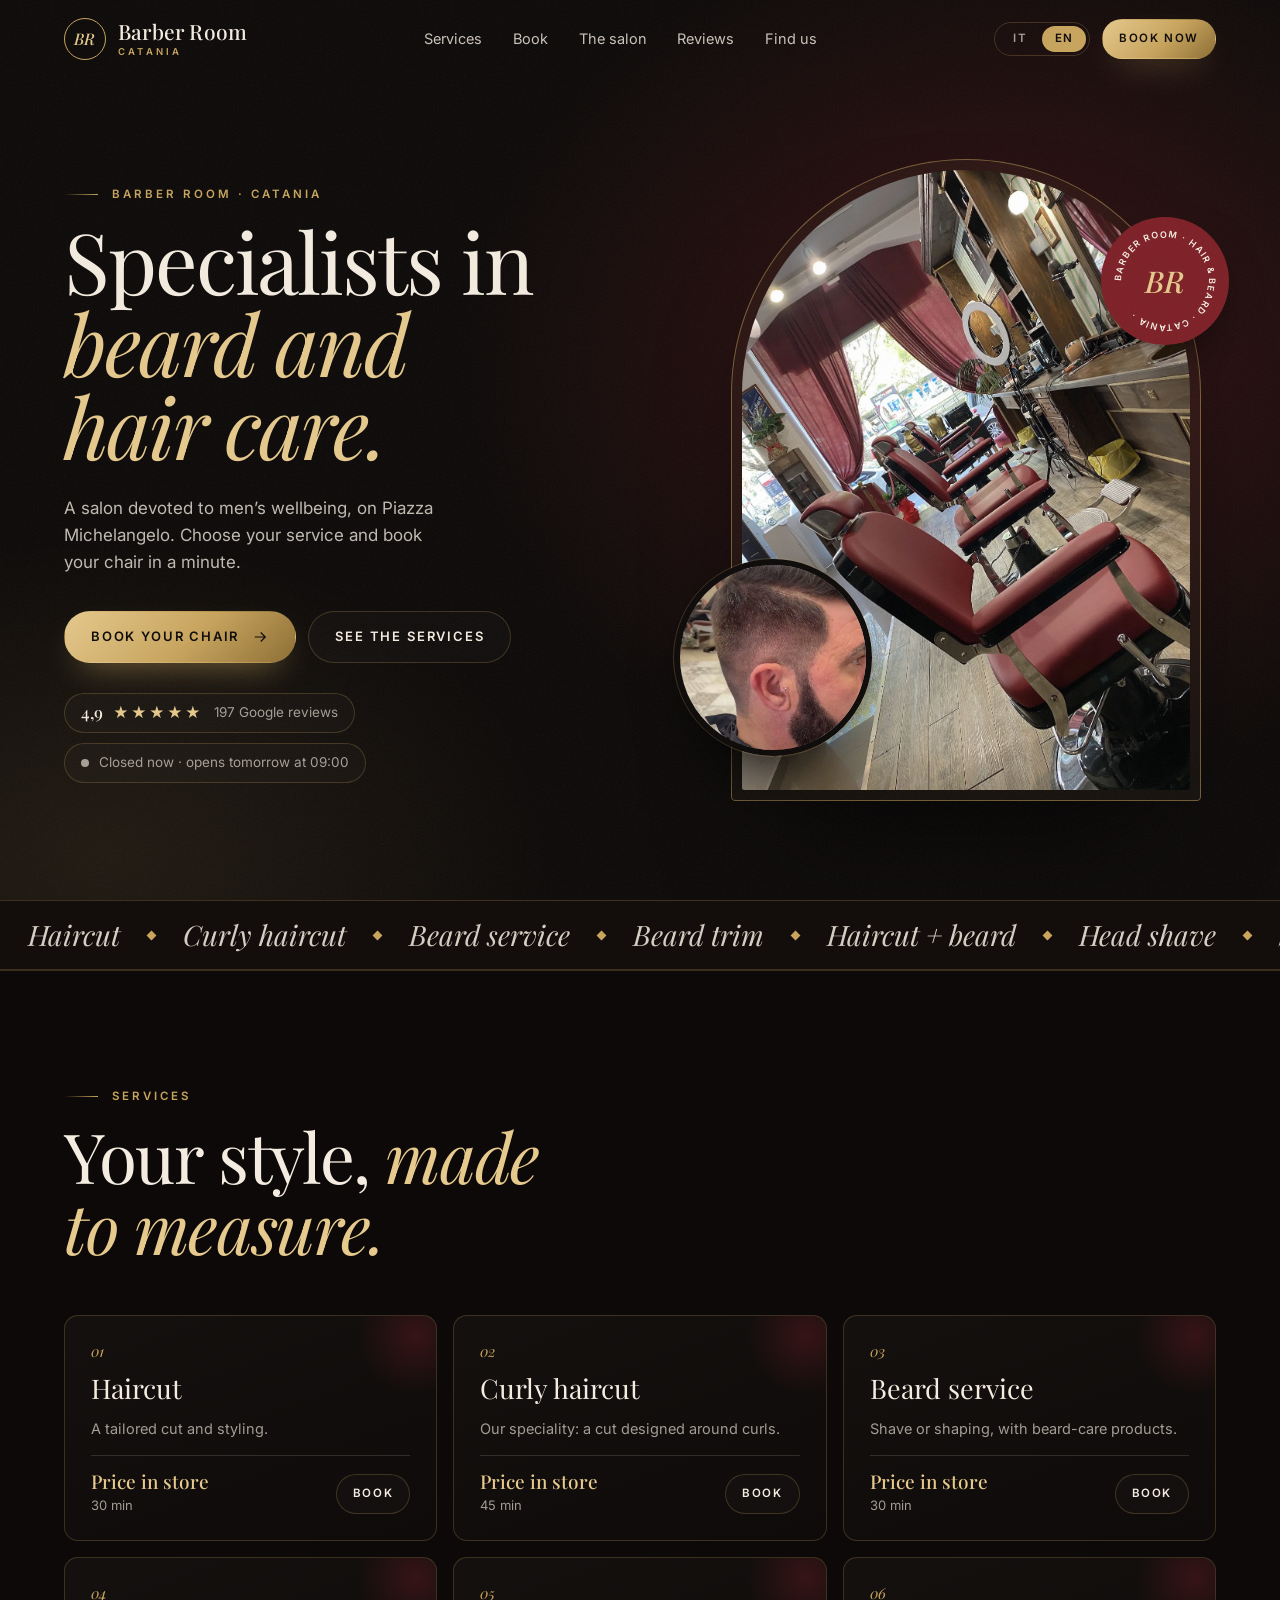
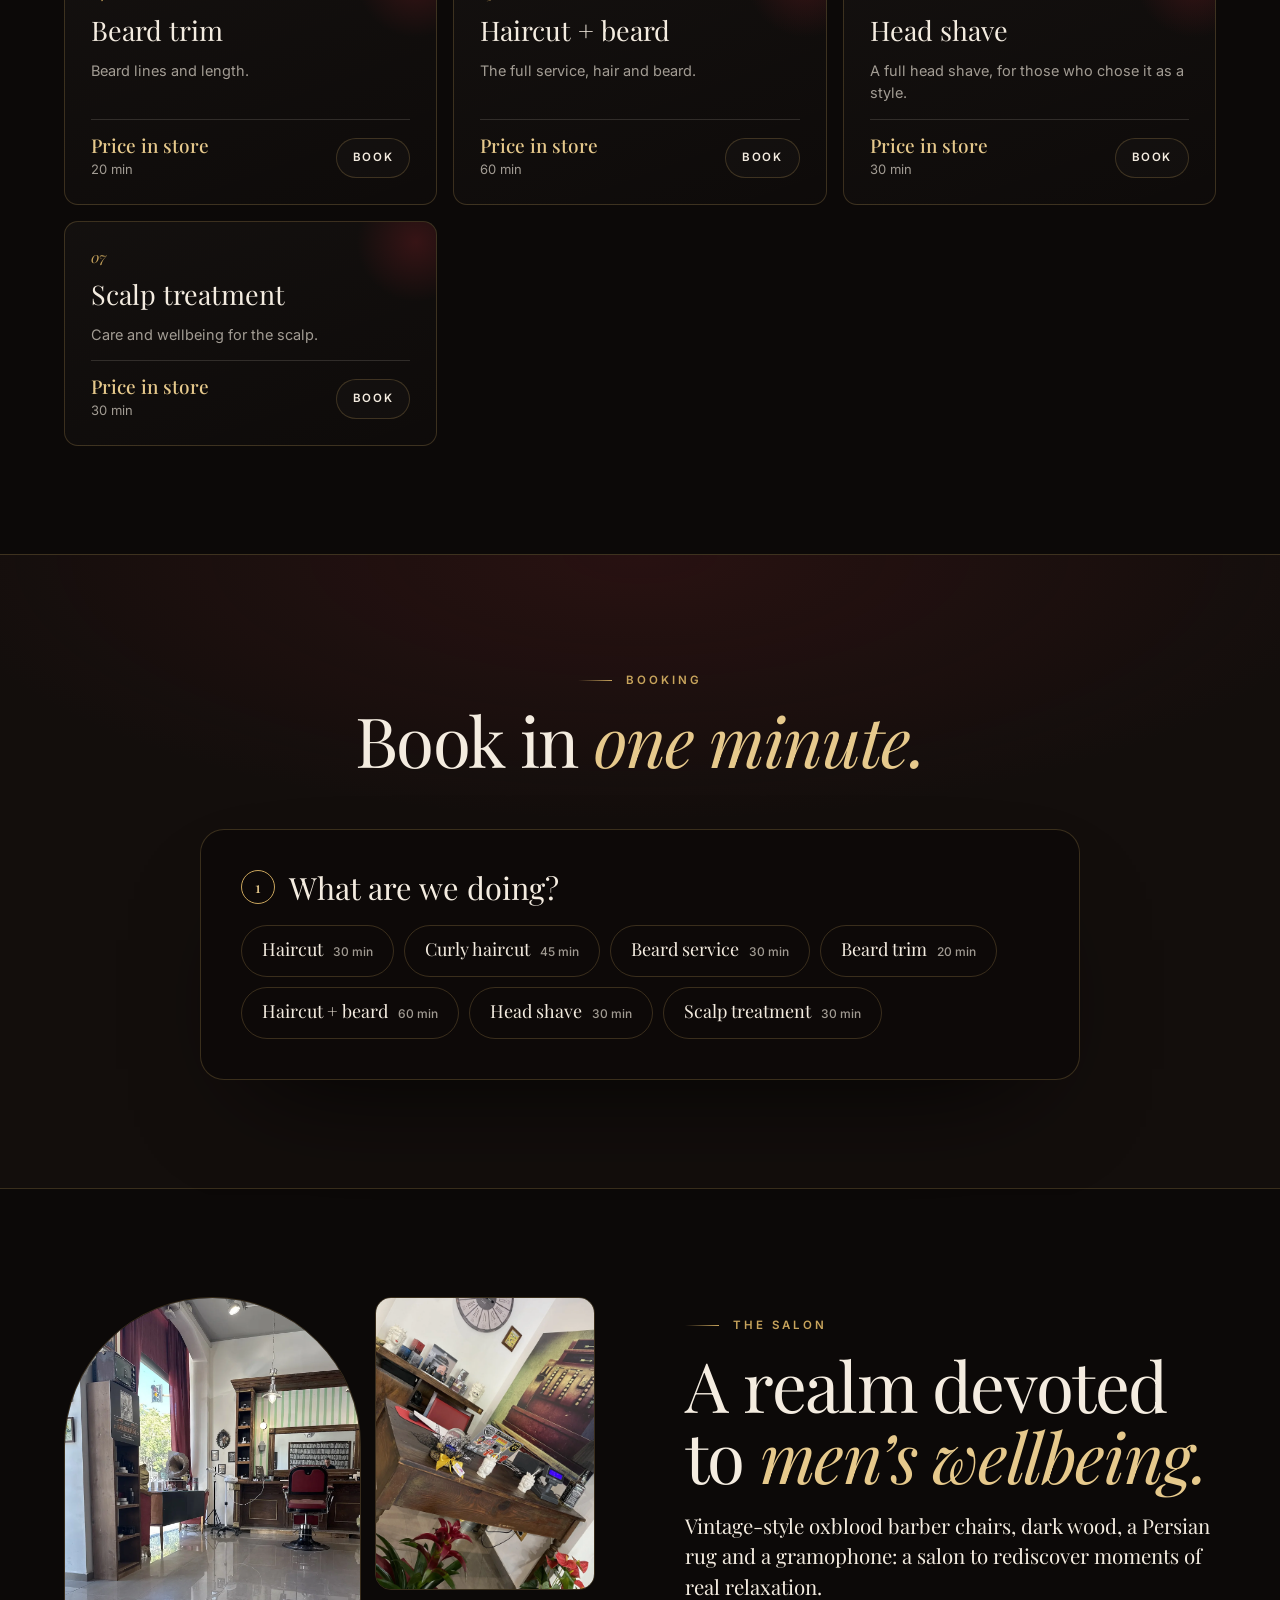
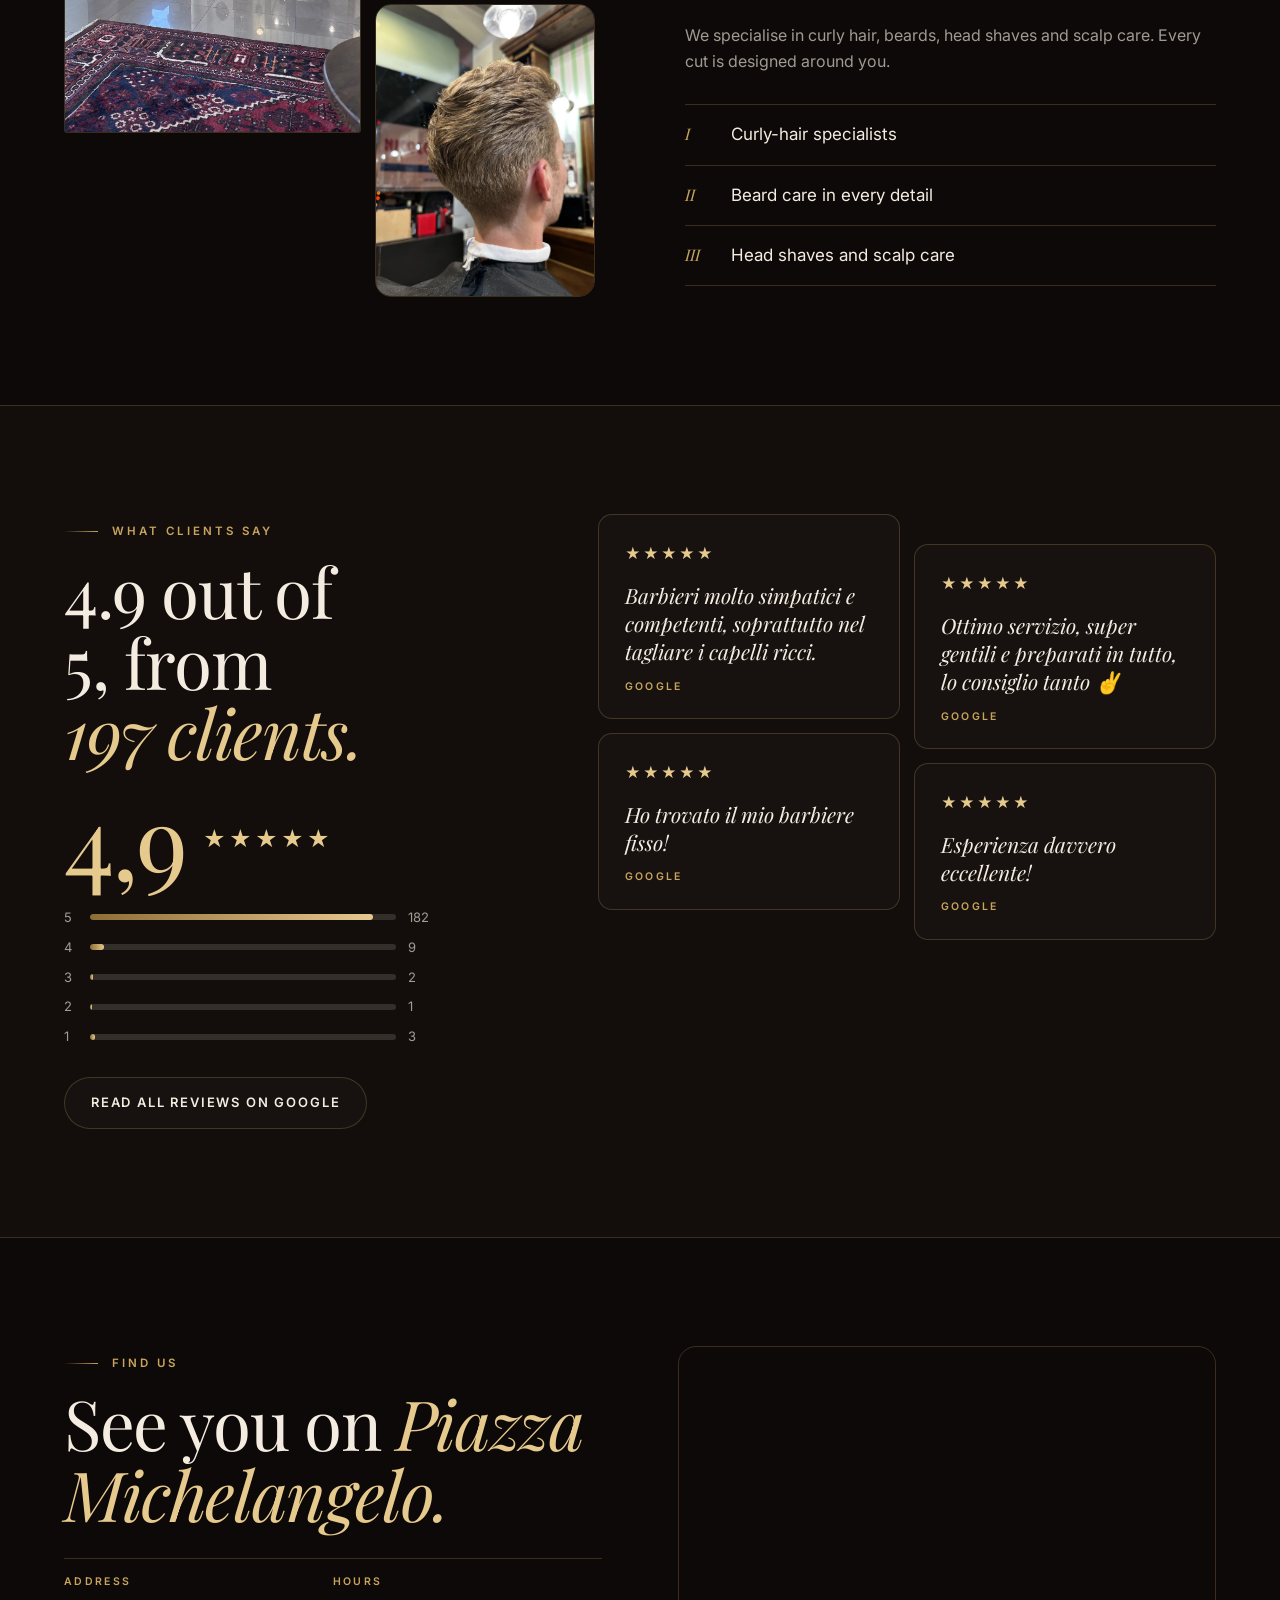
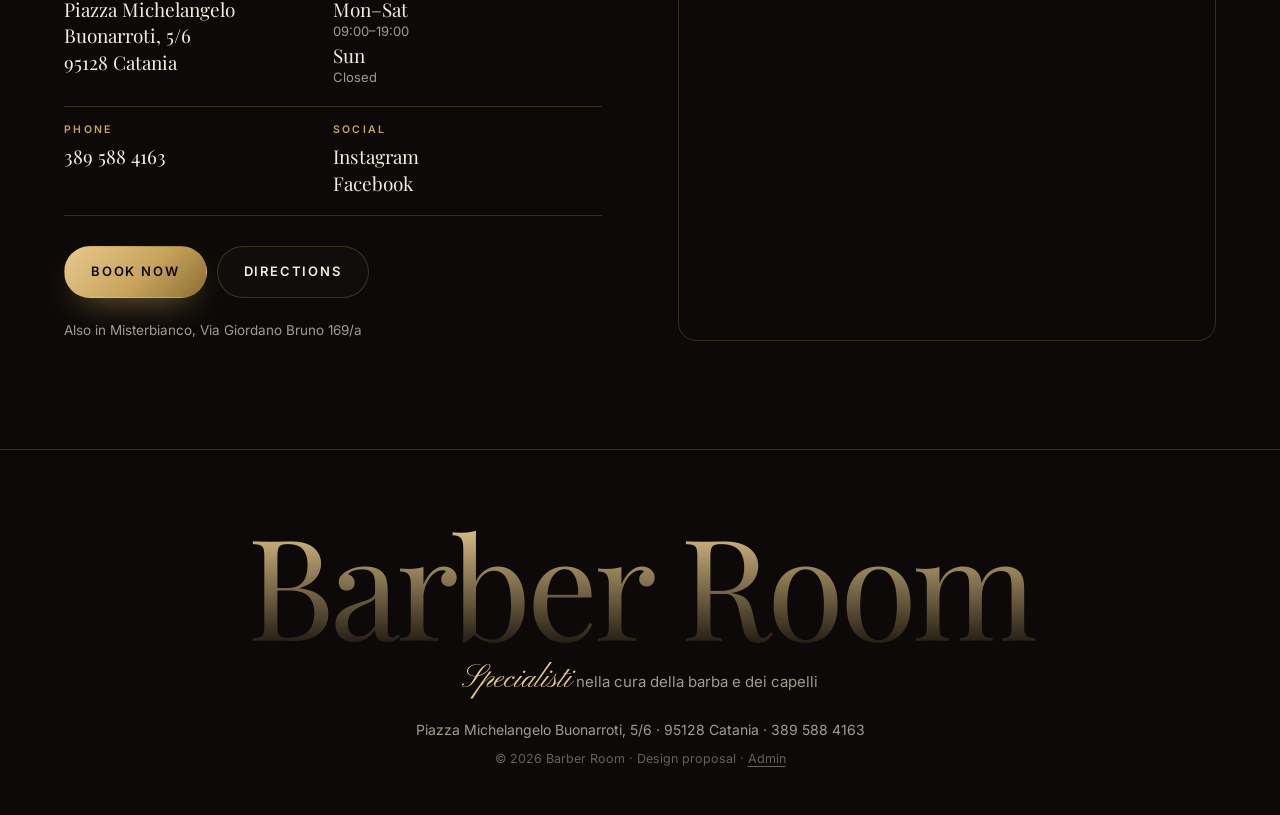
==== index.html @ 41dbc879 "Add Barber Room Catania booking site and admin panel One-screen booking (service, time, name and pho" ====
<!doctype html>
<html lang="it">
<head>
<meta charset="utf-8">
<meta name="viewport" content="width=device-width, initial-scale=1, viewport-fit=cover">
<meta name="format-detection" content="telephone=no">
<title>Barber Room Catania — Barbiere a Piazza Michelangelo | Prenota online</title>
<meta name="description" content="Barber Room Catania: specialisti nella cura della barba e dei capelli, esperti del capello riccio. Piazza Michelangelo Buonarroti 5/6. Prenota il tuo appuntamento online in un minuto.">
<!-- Design proposal: kept out of search engines until the owner approves it. -->
<meta name="robots" content="noindex">
<meta name="theme-color" content="#0c0908">
<meta property="og:type" content="website">
<meta property="og:title" content="Barber Room Catania — Prenota online">
<meta property="og:description" content="Specialisti nella cura della barba e dei capelli. Prenota il tuo posto in un minuto.">
<meta property="og:image" content="assets/img/og.jpg">
<link rel="icon" href="assets/img/favicon.svg" type="image/svg+xml">
<link rel="preconnect" href="https://fonts.googleapis.com">
<link rel="preconnect" href="https://fonts.gstatic.com" crossorigin>
<link href="https://fonts.googleapis.com/css2?family=Inter:wght@400;500;600&family=Pinyon+Script&family=Playfair+Display:ital,wght@0,400;0,500;1,400;1,500&display=swap" rel="stylesheet">
<link rel="preload" as="image" href="assets/img/poltrone.webp">
<link rel="stylesheet" href="assets/css/base.css">
<link rel="stylesheet" href="assets/css/site.css">
</head>
<body>
<div class="grain" aria-hidden="true"></div>

<header class="nav" id="nav">
  <a class="brand" href="#top" aria-label="Barber Room">
    <span class="brand__mark">BR</span>
    <span class="brand__name">Barber Room<small>Catania</small></span>
  </a>
  <nav class="nav__links" id="navLinks">
    <a href="#servizi" data-t="nav_services">Servizi</a>
    <a href="#prenota" data-t="nav_book">Prenota</a>
    <a href="#salone" data-t="nav_salon">Il salone</a>
    <a href="#recensioni" data-t="nav_reviews">Recensioni</a>
    <a href="#dove" data-t="nav_where">Dove siamo</a>
  </nav>
  <div class="nav__side">
    <div class="lang" role="group" aria-label="Lingua / Language"><button type="button" data-lang="it">IT</button><button type="button" data-lang="en">EN</button></div>
    <a class="btn btn--gold btn--sm nav__cta" href="#prenota" data-t="nav_cta">Prenota ora</a>
    <button class="burger" id="burger" type="button" aria-label="Menu" aria-expanded="false"><span></span><span></span></button>
  </div>
</header>

<main id="top">

  <!-- ============ Hero ============ -->
  <section class="hero">
    <div class="hero__glow" aria-hidden="true"></div>
    <div class="hero__text">
      <p class="kicker rise" style="--d:.05s"><span class="kicker__line"></span><span data-t="hero_kicker">Barber Room · Catania</span></p>
      <h1 class="hero__title rise" style="--d:.15s"><span data-t="hero_title_a">Specialisti nella cura</span> <em data-t="hero_title_b">della barba e dei capelli.</em></h1>
      <p class="hero__lead rise" style="--d:.3s" data-t="hero_lead"></p>
      <div class="hero__cta rise" style="--d:.42s">
        <a class="btn btn--gold" href="#prenota"><span data-t="hero_book">Prenota il tuo posto</span><svg viewBox="0 0 24 24" fill="none" stroke="currentColor" stroke-width="1.6"><path d="M5 12h14M13 6l6 6-6 6"/></svg></a>
        <a class="btn btn--line" href="#servizi" data-t="hero_services">Vedi i servizi</a>
      </div>
      <div class="hero__chips rise" style="--d:.55s">
        <a class="chip" id="ratingChip" target="_blank" rel="noopener"><b>4,9</b><span class="stars" style="--v:4.9"></span><span id="ratingCount"></span></a>
        <span class="chip chip--status" id="openChip"></span>
      </div>
    </div>
    <div class="hero__art rise" style="--d:.2s">
      <figure class="arch"><img src="assets/img/poltrone.webp" alt="Le poltrone rosso bordeaux di Barber Room" width="1200" height="1600" fetchpriority="high"></figure>
      <figure class="medal"><img src="assets/img/sfumatura.webp" alt="Sfumatura e barba" width="720" height="720"></figure>
      <span class="seal" aria-hidden="true"><svg viewBox="0 0 120 120"><defs><path id="ring" d="M60,60 m-45,0 a45,45 0 1,1 90,0 a45,45 0 1,1 -90,0"/></defs><text><textPath href="#ring">BARBER ROOM · HAIR &amp; BEARD · CATANIA · </textPath></text></svg><i>BR</i></span>
    </div>
  </section>

  <div class="ribbon" aria-hidden="true"><div class="ribbon__track" id="ribbon"></div></div>

  <!-- ============ Services ============ -->
  <section class="block" id="servizi">
    <div class="wrap">
      <header class="head">
        <p class="kicker"><span class="kicker__line"></span><span data-t="services_kicker">I servizi</span></p>
        <h2 data-t-html="services_title"></h2>
      </header>
      <div class="services" id="serviceGrid"></div>
    </div>
  </section>

  <!-- ============ Booking ============ -->
  <section class="block block--book" id="prenota">
    <div class="wrap">
      <header class="head">
        <p class="kicker"><span class="kicker__line"></span><span data-t="book_kicker">Prenotazione</span></p>
        <h2 data-t-html="book_title"></h2>
      </header>

      <!-- One screen: tap a service, tap a time, leave a name and a number. -->
      <div class="booker" id="booker">
        <div class="bk" id="bkFlow">
          <div class="bk__row">
            <h3 class="bk__q"><b>1</b><span data-t="q_service"></span></h3>
            <div class="chips" id="svcChips"></div>
          </div>

          <div class="bk__row" id="rowWhen" hidden>
            <h3 class="bk__q"><b>2</b><span data-t="q_when"></span></h3>
            <button class="first" type="button" id="firstFree" hidden><span class="first__dot"></span><span data-t="first_free"></span><b id="firstFreeLabel"></b></button>
            <div class="days">
              <button class="days__arrow" type="button" id="daysPrev" aria-label="‹"><svg viewBox="0 0 24 24" fill="none" stroke="currentColor" stroke-width="1.6"><path d="M15 6l-6 6 6 6"/></svg></button>
              <div class="days__strip" id="dayStrip"></div>
              <button class="days__arrow" type="button" id="daysNext" aria-label="›"><svg viewBox="0 0 24 24" fill="none" stroke="currentColor" stroke-width="1.6"><path d="M9 6l6 6-6 6"/></svg></button>
            </div>
            <div id="slots"></div>
          </div>

          <form class="bk__row" id="rowWho" hidden novalidate>
            <h3 class="bk__q"><b>3</b><span data-t="q_who"></span></h3>
            <div class="form-grid">
              <label class="field"><span data-t="f_name"></span><input class="input" name="name" autocomplete="name" required enterkeyhint="next"></label>
              <label class="field"><span data-t="f_phone"></span><input class="input" name="phone" type="tel" autocomplete="tel" inputmode="tel" required placeholder="+39 3xx xxx xxxx" enterkeyhint="done"></label>
            </div>
            <details class="more">
              <summary data-t="add_more"></summary>
              <div class="form-grid">
                <label class="field"><span data-t="f_email"></span><input class="input" name="email" type="email" autocomplete="email"></label>
                <label class="field"><span data-t="f_note"></span><input class="input" name="note"></label>
              </div>
            </details>
            <button class="btn btn--gold btn--book" type="submit" id="bookBtn"><span data-t="book_cta"></span><small id="bookWhat"></small></button>
            <p class="form-error" id="formError" role="alert"></p>
            <p class="fine" data-t="privacy_note"></p>
          </form>
        </div>

        <div class="done" id="done" hidden>
          <div class="done__tick" aria-hidden="true"><svg viewBox="0 0 52 52"><circle cx="26" cy="26" r="24"/><path d="M15 27l7 7 15-16"/></svg></div>
          <h3 class="done__title" data-t="done_title"></h3>
          <p class="done__lead" id="doneLead"></p>
          <div class="done__code"><span data-t="done_code"></span><b id="doneCode"></b></div>
          <div class="done__actions">
            <a class="btn btn--gold" id="icsLink" download="barber-room.ics"><span data-t="done_calendar"></span></a>
            <a class="btn btn--line" id="waLink" target="_blank" rel="noopener"><span data-t="done_whatsapp"></span></a>
          </div>
          <p class="done__small" id="doneChange"></p>
          <button class="btn btn--ghost" type="button" id="newBooking" data-t="done_new"></button>
        </div>
      </div>
    </div>
  </section>

  <!-- ============ Salon ============ -->
  <section class="block" id="salone">
    <div class="wrap salon">
      <div class="salon__art">
        <figure class="salon__a reveal"><img src="assets/img/salone.webp" alt="Il salone, con il tappeto persiano e il grammofono" loading="lazy" width="1200" height="1600"></figure>
        <figure class="salon__b reveal"><img src="assets/img/reception.webp" alt="Il bancone d’ingresso in legno" loading="lazy" width="1200" height="1600"></figure>
        <figure class="salon__c reveal"><img src="assets/img/taglio.webp" alt="Un taglio sfumato visto da dietro" loading="lazy" width="1200" height="1600"></figure>
      </div>
      <div class="salon__text reveal">
        <p class="kicker"><span class="kicker__line"></span><span data-t="salon_kicker">Il salone</span></p>
        <h2 data-t-html="salon_title"></h2>
        <p class="lede" data-t="salon_lead"></p>
        <p data-t="salon_p"></p>
        <ul class="pillars">
          <li><b>I</b><span data-t="pillar_1"></span></li>
          <li><b>II</b><span data-t="pillar_2"></span></li>
          <li><b>III</b><span data-t="pillar_3"></span></li>
        </ul>
      </div>
    </div>
  </section>

  <!-- ============ Reviews ============ -->
  <section class="block block--reviews" id="recensioni">
    <div class="wrap reviews">
      <div class="score reveal">
        <p class="kicker"><span class="kicker__line"></span><span data-t="reviews_kicker">Dicono di noi</span></p>
        <h2 id="reviewsTitle"></h2>
        <div class="score__big"><b>4,9</b><span class="stars" style="--v:4.9"></span></div>
        <ol class="bars" id="bars"></ol>
        <a class="btn btn--line" id="reviewsLink" target="_blank" rel="noopener" data-t="reviews_all"></a>
      </div>
      <div class="quotes reveal">
        <figure class="quote"><span class="stars" style="--v:5"></span><blockquote>Barbieri molto simpatici e competenti, soprattutto nel tagliare i capelli ricci.</blockquote><figcaption>Google</figcaption></figure>
        <figure class="quote"><span class="stars" style="--v:5"></span><blockquote>Ottimo servizio, super gentili e preparati in tutto, lo consiglio tanto ✌️</blockquote><figcaption>Google</figcaption></figure>
        <figure class="quote"><span class="stars" style="--v:5"></span><blockquote>Ho trovato il mio barbiere fisso!</blockquote><figcaption>Google</figcaption></figure>
        <figure class="quote"><span class="stars" style="--v:5"></span><blockquote>Esperienza davvero eccellente!</blockquote><figcaption>Google</figcaption></figure>
      </div>
    </div>
  </section>

  <!-- ============ Where ============ -->
  <section class="block" id="dove">
    <div class="wrap where">
      <div class="where__info reveal">
        <p class="kicker"><span class="kicker__line"></span><span data-t="where_kicker">Dove siamo</span></p>
        <h2 data-t-html="where_title"></h2>
        <dl class="facts">
          <div><dt data-t="address"></dt><dd>Piazza Michelangelo Buonarroti, 5/6<br>95128 Catania</dd></div>
          <div><dt data-t="hours"></dt><dd id="hoursList"></dd></div>
          <div><dt data-t="phone"></dt><dd><a href="tel:+393895884163">389 588 4163</a></dd></div>
          <div><dt data-t="social"></dt><dd><a href="https://www.instagram.com/barber.room_catania/" target="_blank" rel="noopener">Instagram</a><br><a href="https://www.facebook.com/barberroomcatania/" target="_blank" rel="noopener">Facebook</a></dd></div>
        </dl>
        <div class="where__cta">
          <a class="btn btn--gold" href="#prenota" data-t="nav_cta"></a>
          <a class="btn btn--line" id="dirLink" target="_blank" rel="noopener" data-t="directions"></a>
        </div>
        <p class="where__also" data-t="also_misterbianco"></p>
      </div>
      <div class="map reveal">
        <iframe id="mapFrame" title="Mappa" loading="lazy" referrerpolicy="no-referrer-when-downgrade"></iframe>
        <a class="map__open" id="mapOpen" target="_blank" rel="noopener"><span data-t="open_maps"></span></a>
      </div>
    </div>
  </section>
</main>

<footer class="foot">
  <div class="foot__name">Barber Room</div>
  <p class="foot__tag"><span class="foot__script">Specialisti</span> <span>nella cura della barba e dei capelli</span></p>
  <p class="foot__line">Piazza Michelangelo Buonarroti, 5/6 · 95128 Catania · <a href="tel:+393895884163">389 588 4163</a></p>
  <p class="foot__small">© <span id="year"></span> Barber Room · <span data-t="footer_proposal"></span> · <a href="admin.html">Admin</a></p>
</footer>

<nav class="dock" aria-label="Azioni rapide">
  <a class="dock__main" href="#prenota"><svg viewBox="0 0 24 24" fill="none" stroke="currentColor" stroke-width="1.6"><rect x="3.5" y="5" width="17" height="15" rx="2"/><path d="M3.5 10h17M8 3v4M16 3v4"/></svg><span data-t="dock_book"></span></a>
  <a href="tel:+393895884163"><svg viewBox="0 0 24 24" fill="none" stroke="currentColor" stroke-width="1.6"><path d="M5 4h4l2 5-2.5 1.5a11 11 0 0 0 5 5L15 13l5 2v4a1 1 0 0 1-1 1A16 16 0 0 1 4 5a1 1 0 0 1 1-1z"/></svg><span data-t="dock_call"></span></a>
  <a id="dockMap" target="_blank" rel="noopener"><svg viewBox="0 0 24 24" fill="none" stroke="currentColor" stroke-width="1.6"><path d="M12 21s-7-6.2-7-11.5A7 7 0 0 1 19 9.5C19 14.8 12 21 12 21z"/><circle cx="12" cy="9.5" r="2.5"/></svg><span data-t="dock_map"></span></a>
</nav>

<div class="toast" id="toast" role="status"></div>
<script type="module" src="assets/js/site.js"></script>
</body>
</html>
---- assets/css/base.css ----
/* Barber Room — shared by the website and the admin panel.
   Warm black and walnut, oxblood from the chairs and curtains, antique gold from the shop's own card. */
:root {
  --ink-950: #0c0908;
  --ink-900: #130e0c;
  --ink-850: #1a1311;
  --ink-800: #221916;
  --ink-700: #2e2420;
  --oxblood: #7d1f26;
  --oxblood-bright: #a32c35;
  --oxblood-rgb: 125 31 38;
  --gold: #c8a45c;
  --gold-bright: #e6c98c;
  --gold-deep: #8d6e33;
  --gold-rgb: 200 164 92;
  --cream: #f4ece0;
  --cream-rgb: 244 236 224;
  --muted: rgb(var(--cream-rgb) / .64);
  --faint: rgb(var(--cream-rgb) / .14);
  --hair: rgb(var(--gold-rgb) / .24);
  --ok: #7fcf9a;
  --warn: #e7b25b;
  --bad: #e07a7a;
  --display: 'Playfair Display', 'Bodoni 72', Didot, Georgia, serif;
  --body: 'Inter', 'Segoe UI', system-ui, sans-serif;
  --script: 'Pinyon Script', 'Snell Roundhand', cursive;
  --ease: cubic-bezier(.77, 0, .18, 1);
  --ease-out: cubic-bezier(.16, 1, .3, 1);
  --radius: 14px;
  --gutter: max(clamp(20px, 5vw, 72px), env(safe-area-inset-left), env(safe-area-inset-right));
  color-scheme: dark;
}
*, *::before, *::after { box-sizing: border-box; }
html { -webkit-text-size-adjust: 100%; scroll-behavior: smooth; }
body { margin: 0; background: var(--ink-950); color: var(--cream); font: 400 16px/1.6 var(--body); -webkit-font-smoothing: antialiased; }
[hidden] { display: none !important; }
img { display: block; max-width: 100%; }
a { color: inherit; text-decoration: none; }
button { font: inherit; color: inherit; }
::selection { background: var(--gold); color: var(--ink-950); }
:focus-visible { outline: 2px solid var(--gold-bright); outline-offset: 3px; }

/* A film of grain over everything, so flat colours feel like paper and leather rather than screen. */
.grain { position: fixed; inset: 0; z-index: 90; pointer-events: none; opacity: .06;
  background-image: url("data:image/svg+xml,%3Csvg xmlns='http://www.w3.org/2000/svg' width='200' height='200'%3E%3Cfilter id='n'%3E%3CfeTurbulence type='fractalNoise' baseFrequency='.9' numOctaves='2' stitchTiles='stitch'/%3E%3C/filter%3E%3Crect width='100%25' height='100%25' filter='url(%23n)'/%3E%3C/svg%3E"); }

/* ---------- Buttons ---------- */
.btn {
  display: inline-flex; align-items: center; justify-content: center; gap: 12px; min-height: 52px; padding: 0 26px;
  border: 1px solid transparent; border-radius: 999px; cursor: pointer; white-space: nowrap;
  font: 600 13px/1 var(--body); letter-spacing: .14em; text-transform: uppercase;
  transition: transform .5s var(--ease-out), background .35s, color .35s, border-color .35s, box-shadow .5s, opacity .3s;
  -webkit-tap-highlight-color: transparent;
}
.btn:active { transform: scale(.98); }
.btn--gold { background: linear-gradient(135deg, var(--gold-bright), var(--gold) 55%, var(--gold-deep)); color: var(--ink-950); box-shadow: 0 14px 34px -16px rgb(var(--gold-rgb) / .8); }
.btn--gold:hover { box-shadow: 0 20px 44px -16px rgb(var(--gold-rgb) / .95); transform: translateY(-2px); }
.btn--blood { background: var(--oxblood); color: var(--cream); box-shadow: 0 14px 34px -18px rgb(var(--oxblood-rgb) / .9); }
.btn--blood:hover { background: var(--oxblood-bright); transform: translateY(-2px); }
.btn--line { border-color: var(--hair); color: var(--cream); background: rgb(var(--cream-rgb) / .02); }
.btn--line:hover { border-color: var(--gold); color: var(--gold-bright); }
.btn--ghost { color: var(--muted); padding: 0 14px; min-height: 44px; }
.btn--ghost:hover { color: var(--cream); }
.btn[disabled] { opacity: .38; pointer-events: none; }
.btn--sm { min-height: 40px; padding: 0 16px; font-size: 11.5px; }
.btn svg { width: 18px; height: 18px; flex: none; }

/* ---------- Fields ---------- */
.field { display: grid; gap: 8px; }
.field > span { font: 600 11px/1 var(--body); letter-spacing: .16em; text-transform: uppercase; color: var(--muted); }
.input {
  width: 100%; min-height: 52px; padding: 14px 16px; border: 1px solid var(--hair); border-radius: 12px; background: rgb(var(--cream-rgb) / .03);
  color: var(--cream); font: 400 16px/1.3 var(--body); transition: border-color .3s, background .3s, box-shadow .3s;
}
.input::placeholder { color: rgb(var(--cream-rgb) / .35); }
.input:focus { outline: 0; border-color: var(--gold); background: rgb(var(--cream-rgb) / .05); box-shadow: 0 0 0 4px rgb(var(--gold-rgb) / .12); }
textarea.input { min-height: 96px; resize: vertical; }
select.input { appearance: none; background-image: linear-gradient(45deg, transparent 50%, var(--gold) 50%), linear-gradient(135deg, var(--gold) 50%, transparent 50%); background-position: calc(100% - 20px) 50%, calc(100% - 15px) 50%; background-size: 5px 5px; background-repeat: no-repeat; padding-right: 40px; }
.check { display: flex; gap: 12px; align-items: flex-start; cursor: pointer; font-size: 14px; color: var(--muted); }
.check input { appearance: none; flex: none; width: 22px; height: 22px; margin: 1px 0 0; border: 1px solid var(--hair); border-radius: 6px; background: rgb(var(--cream-rgb) / .03); display: grid; place-items: center; cursor: pointer; }
.check input:checked { background: var(--gold); border-color: var(--gold); }
.check input:checked::after { content: ''; width: 6px; height: 11px; border: solid var(--ink-950); border-width: 0 2px 2px 0; transform: translateY(-1px) rotate(45deg); }

/* ---------- Language switch ---------- */
.lang { display: inline-flex; padding: 3px; border: 1px solid var(--hair); border-radius: 999px; }
.lang button { all: unset; cursor: pointer; min-width: 22px; padding: 7px 11px; border-radius: 999px; text-align: center; font: 600 11.5px/1 var(--body); letter-spacing: .12em; color: var(--muted); transition: .3s; }
.lang button.is-on { background: var(--gold); color: var(--ink-950); }

/* ---------- Toast ---------- */
.toast { position: fixed; left: 50%; bottom: calc(24px + env(safe-area-inset-bottom)); z-index: 120; transform: translate(-50%, calc(100% + 60px)); visibility: hidden; padding: 14px 20px; border: 1px solid var(--hair); border-radius: 14px; background: var(--ink-800); box-shadow: 0 24px 60px -20px #000; font-size: 14.5px; transition: transform .6s var(--ease-out); max-width: calc(100vw - 32px); }
.toast.is-on { transform: translate(-50%, 0); visibility: visible; }

.stars { --v: 5; display: inline-block; font-size: 15px; letter-spacing: .14em; line-height: 1; }
.stars::before { content: '★★★★★'; background: linear-gradient(90deg, var(--gold-bright) calc(var(--v) / 5 * 100%), rgb(var(--cream-rgb) / .2) 0); -webkit-background-clip: text; background-clip: text; color: transparent; }

@media (prefers-reduced-motion: reduce) { html { scroll-behavior: auto; } }
---- assets/css/site.css ----
/* ---------- Layout ---------- */
.wrap { width: min(1240px, 100% - 2 * var(--gutter)); margin-inline: auto; }
.block { position: relative; padding: clamp(84px, 12vh, 150px) 0; border-top: 1px solid var(--hair); }
.head { margin-bottom: clamp(36px, 6vh, 64px); max-width: 760px; }
.kicker { display: inline-flex; align-items: center; gap: 14px; margin: 0 0 18px; font: 600 11.5px/1 var(--body); letter-spacing: .26em; text-transform: uppercase; color: var(--gold); }
.kicker__line { width: 34px; height: 1px; background: linear-gradient(90deg, transparent, var(--gold)); }
h2 { margin: 0; font: 400 clamp(38px, 5.4vw, 78px)/1.02 var(--display); letter-spacing: -.02em; text-wrap: balance; }
h2 em, .hero__title em { font-style: italic; color: var(--gold-bright); }
.lede { font: 400 clamp(19px, 1.6vw, 23px)/1.5 var(--display); color: var(--cream); }
p { color: var(--muted); }

/* ---------- Navigation ---------- */
.nav { position: fixed; inset: 0 0 auto; z-index: 60; display: flex; align-items: center; justify-content: space-between; gap: 20px; padding: 18px var(--gutter);
  transition: padding .5s var(--ease-out), background .4s, border-color .4s; border-bottom: 1px solid transparent; }
.nav.is-stuck { padding-block: 10px; background: rgb(12 9 8 / .9); -webkit-backdrop-filter: blur(16px); backdrop-filter: blur(16px); border-color: var(--hair); }
.brand { display: flex; align-items: center; gap: 12px; }
.brand__mark { display: grid; place-items: center; width: 42px; height: 42px; border-radius: 50%; border: 1px solid var(--gold); font: italic 500 16px/1 var(--display); color: var(--gold-bright); letter-spacing: .02em; }
.brand__name { display: grid; font: 500 21px/1 var(--display); letter-spacing: .01em; }
.brand__name small { margin-top: 5px; font: 600 9.5px/1 var(--body); letter-spacing: .34em; text-transform: uppercase; color: var(--gold); }
.nav__links { display: flex; gap: clamp(18px, 2.4vw, 36px); font-size: 14.5px; }
.nav__links a { position: relative; padding: 6px 0; color: rgb(var(--cream-rgb) / .82); transition: color .3s; }
.nav__links a::after { content: ''; position: absolute; left: 0; right: 0; bottom: 0; height: 1px; background: var(--gold); transform: scaleX(0); transform-origin: right; transition: transform .45s var(--ease-out); }
.nav__links a:hover { color: var(--cream); }
.nav__links a:hover::after { transform: scaleX(1); transform-origin: left; }
.nav__side { display: flex; align-items: center; gap: 12px; }
.burger { all: unset; display: none; position: relative; width: 44px; height: 44px; cursor: pointer; }
.burger span { position: absolute; left: 11px; right: 11px; height: 1.5px; background: var(--cream); transition: .4s var(--ease-out); }
.burger span:first-child { top: 18px; } .burger span:last-child { top: 25px; }
.burger[aria-expanded="true"] span:first-child { top: 21.5px; transform: rotate(45deg); }
.burger[aria-expanded="true"] span:last-child { top: 21.5px; transform: rotate(-45deg); }

/* ---------- Hero ---------- */
.hero { position: relative; min-height: 100svh; display: grid; grid-template-columns: minmax(0, 1.08fr) minmax(0, .92fr); align-items: center; gap: clamp(30px, 5vw, 80px);
  padding: 130px var(--gutter) 70px; overflow: hidden; isolation: isolate; }
.hero__glow { position: absolute; inset: 0; z-index: -1; background:
  radial-gradient(60% 70% at 78% 40%, rgb(var(--oxblood-rgb) / .38), transparent 70%),
  radial-gradient(50% 50% at 8% 95%, rgb(var(--gold-rgb) / .1), transparent 70%); }
.hero__title { margin: 0; font: 400 clamp(48px, 6.6vw, 112px)/.98 var(--display); letter-spacing: -.025em; text-wrap: balance; }
.hero__title em { display: block; }
.hero__lead { max-width: 34ch; margin: 28px 0 34px; font-size: clamp(17px, 1.3vw, 19px); line-height: 1.6; color: rgb(var(--cream-rgb) / .78); }
.hero__cta { display: flex; flex-wrap: wrap; gap: 12px; }
.hero__chips { display: flex; flex-wrap: wrap; gap: 10px; margin-top: 30px; }
.chip { display: inline-flex; align-items: center; gap: 10px; min-height: 40px; padding: 0 16px; border: 1px solid var(--hair); border-radius: 999px; font-size: 13.5px; color: var(--muted); background: rgb(var(--cream-rgb) / .02); }
.chip b { font: 500 17px/1 var(--display); color: var(--cream); }
.chip--status::before { content: ''; width: 8px; height: 8px; border-radius: 50%; background: var(--ok); box-shadow: 0 0 0 0 rgb(127 207 154 / .6); animation: ping 2.2s infinite; }
.chip--status.is-closed::before { background: var(--muted); animation: none; }
.chip--status:empty { display: none; }
@keyframes ping { 70% { box-shadow: 0 0 0 8px transparent; } }

.hero__art { position: relative; justify-self: center; width: min(470px, 100%); }
.arch { margin: 0; aspect-ratio: 3 / 4.1; border-radius: 999px 999px 18px 18px; overflow: hidden; border: 1px solid rgb(var(--gold-rgb) / .5); padding: 10px; background: rgb(var(--gold-rgb) / .05); box-shadow: 0 60px 120px -50px #000; }
.arch img { width: 100%; height: 100%; object-fit: cover; border-radius: 999px 999px 10px 10px; animation: slowzoom 18s ease-in-out infinite alternate; }
@keyframes slowzoom { from { transform: scale(1.02); } to { transform: scale(1.1); } }
.medal { position: absolute; left: -12%; bottom: 7%; width: 42%; aspect-ratio: 1; margin: 0; border-radius: 50%; overflow: hidden; border: 6px solid var(--ink-950); outline: 1px solid var(--hair); box-shadow: 0 30px 60px -20px #000; }
.medal img { width: 100%; height: 100%; object-fit: cover; }
.seal { position: absolute; right: -6%; top: 9%; display: grid; place-items: center; width: 128px; height: 128px; border-radius: 50%; background: var(--oxblood); box-shadow: 0 20px 50px -20px #000; }
.seal svg { position: absolute; inset: 6px; animation: spin 24s linear infinite; }
.seal text { font: 600 9.3px var(--body); letter-spacing: .15em; fill: var(--cream); }
.seal i { font: italic 500 30px/1 var(--display); color: var(--gold-bright); font-style: italic; }
@keyframes spin { to { transform: rotate(360deg); } }

.rise { opacity: 0; transform: translateY(26px); animation: rise 1.1s var(--ease-out) var(--d, 0s) forwards; }
@keyframes rise { to { opacity: 1; transform: none; } }
.reveal { opacity: 0; transform: translateY(32px); transition: opacity 1s var(--ease-out), transform 1.1s var(--ease-out); }
.reveal.in { opacity: 1; transform: none; }

/* ---------- Ribbon ---------- */
.ribbon { overflow: hidden; border-block: 1px solid var(--hair); background: var(--ink-900); }
.ribbon__track { display: flex; width: max-content; animation: marquee 46s linear infinite; }
.ribbon__track span { padding: 20px 28px; font: italic 400 clamp(22px, 2.2vw, 32px)/1 var(--display); color: rgb(var(--cream-rgb) / .86); white-space: nowrap; }
.ribbon__track i { align-self: center; width: 7px; height: 7px; background: var(--gold); transform: rotate(45deg); flex: none; }
@keyframes marquee { to { transform: translateX(-50%); } }

/* ---------- Services ---------- */
.services { display: grid; grid-template-columns: repeat(auto-fill, minmax(290px, 1fr)); gap: 16px; }
.svc { position: relative; display: flex; flex-direction: column; gap: 14px; padding: 28px 26px 24px; border: 1px solid var(--hair); border-radius: var(--radius);
  background: linear-gradient(160deg, rgb(var(--cream-rgb) / .035), rgb(var(--cream-rgb) / .01)); overflow: hidden; transition: border-color .4s, transform .6s var(--ease-out); }
.svc:hover { border-color: rgb(var(--gold-rgb) / .6); transform: translateY(-4px); }
.svc::after { content: ''; position: absolute; right: -40px; top: -40px; width: 120px; height: 120px; border-radius: 50%; background: radial-gradient(rgb(var(--oxblood-rgb) / .35), transparent 70%); }
.svc__n { font: italic 400 15px/1 var(--display); color: var(--gold); }
.svc h3 { margin: 0; font: 400 27px/1.15 var(--display); }
.svc p { margin: 0; font-size: 14.5px; line-height: 1.55; flex: 1; }
.svc__foot { display: flex; align-items: center; justify-content: space-between; gap: 10px; padding-top: 16px; border-top: 1px solid var(--faint); }
.svc__meta { display: grid; gap: 4px; font-size: 13px; color: var(--muted); }
.svc__meta b { font: 500 19px/1 var(--display); color: var(--gold-bright); }

/* ---------- Booking: one screen, three taps ---------- */
.block--book { background: radial-gradient(80% 60% at 50% 0%, rgb(var(--oxblood-rgb) / .2), transparent 70%), var(--ink-900); }
.block--book .head { margin-inline: auto; text-align: center; }
.block--book .kicker { justify-content: center; }
.booker { max-width: 880px; margin: 0 auto; border: 1px solid var(--hair); border-radius: 24px; background: rgb(12 9 8 / .72); box-shadow: 0 50px 120px -60px #000; overflow: hidden; }
.bk__row { padding: clamp(24px, 3.6vw, 40px); animation: rowIn .7s var(--ease-out); }
.bk__row + .bk__row { border-top: 1px solid var(--hair); }
@keyframes rowIn { from { opacity: 0; transform: translateY(14px); } }
.bk__q { display: flex; align-items: center; gap: 14px; margin: 0 0 20px; font: 400 clamp(24px, 2.4vw, 31px)/1.15 var(--display); }
.bk__q b { display: grid; place-items: center; flex: none; width: 34px; height: 34px; border-radius: 50%; border: 1px solid var(--gold); font: 500 15px/1 var(--display); color: var(--gold-bright); }

.chips { display: flex; flex-wrap: wrap; gap: 10px; }
.chip-opt { all: unset; box-sizing: border-box; display: inline-flex; align-items: baseline; gap: 10px; min-height: 52px; padding: 14px 20px; border: 1px solid var(--hair); border-radius: 999px; cursor: pointer;
  font: 400 18px/1.1 var(--display); transition: border-color .3s, background .3s, color .3s, transform .4s var(--ease-out); -webkit-tap-highlight-color: transparent; }
.chip-opt small { font: 500 12px/1 var(--body); color: var(--muted); }
.chip-opt:hover { border-color: rgb(var(--gold-rgb) / .7); }
.chip-opt:active { transform: scale(.97); }
.chip-opt.is-on { background: var(--gold); border-color: var(--gold); color: var(--ink-950); }
.chip-opt.is-on small { color: rgb(12 9 8 / .65); }

.first { all: unset; box-sizing: border-box; display: flex; align-items: center; gap: 12px; width: 100%; margin-bottom: 18px; padding: 16px 20px; border-radius: 16px; cursor: pointer;
  background: linear-gradient(135deg, rgb(var(--oxblood-rgb) / .55), rgb(var(--oxblood-rgb) / .25)); border: 1px solid rgb(var(--oxblood-rgb) / .9); font-size: 15px; transition: transform .4s var(--ease-out), border-color .3s; }
.first:hover { border-color: var(--gold); }
.first:active { transform: scale(.99); }
.first b { margin-left: auto; font: 500 19px/1 var(--display); color: var(--gold-bright); }
.first__dot { width: 9px; height: 9px; border-radius: 50%; background: var(--ok); box-shadow: 0 0 0 0 rgb(127 207 154 / .6); animation: ping 2.2s infinite; }

.days { display: grid; grid-template-columns: auto 1fr auto; align-items: center; gap: 8px; margin-bottom: 20px; }
.days__arrow { all: unset; display: grid; place-items: center; width: 42px; height: 42px; border-radius: 50%; border: 1px solid var(--hair); cursor: pointer; transition: .3s; }
.days__arrow:hover { border-color: var(--gold); color: var(--gold-bright); }
.days__arrow svg { width: 18px; height: 18px; }
.days__strip { display: flex; gap: 10px; overflow-x: auto; scroll-snap-type: x mandatory; scrollbar-width: none; padding: 4px 2px 6px; scroll-behavior: smooth; }
.days__strip::-webkit-scrollbar { display: none; }
.day { all: unset; box-sizing: border-box; flex: none; display: grid; justify-items: center; gap: 6px; width: 74px; padding: 13px 6px 11px; border: 1px solid var(--hair); border-radius: 16px; cursor: pointer; scroll-snap-align: start; transition: .3s; }
.day small { font: 600 10.5px/1 var(--body); letter-spacing: .16em; text-transform: uppercase; color: var(--muted); }
.day b { font: 400 28px/1 var(--display); }
.day span { font-size: 12px; color: var(--muted); }
.day:hover { border-color: rgb(var(--gold-rgb) / .6); }
.day.is-on { background: var(--gold); border-color: var(--gold); color: var(--ink-950); }
.day.is-on small, .day.is-on span { color: rgb(12 9 8 / .7); }
.day[disabled] { opacity: .3; pointer-events: none; }

.slot-group { margin-bottom: 18px; }
.slot-group:last-child { margin-bottom: 0; }
.slot-group h4 { margin: 0 0 10px; font: 600 11px/1 var(--body); letter-spacing: .22em; text-transform: uppercase; color: var(--gold); }
.slot-grid { display: grid; grid-template-columns: repeat(auto-fill, minmax(82px, 1fr)); gap: 8px; }
.slot { all: unset; box-sizing: border-box; text-align: center; padding: 14px 0; border: 1px solid var(--hair); border-radius: 12px; font: 500 15.5px/1 var(--body); font-variant-numeric: tabular-nums; cursor: pointer; transition: .25s; -webkit-tap-highlight-color: transparent; }
.slot:hover { border-color: var(--gold); color: var(--gold-bright); }
.slot.is-on { background: var(--gold); border-color: var(--gold); color: var(--ink-950); }
.empty { padding: 26px; border: 1px dashed var(--hair); border-radius: 14px; text-align: center; color: var(--muted); }

.form-grid { display: grid; grid-template-columns: 1fr 1fr; gap: 14px; }
.more { margin: 14px 0 0; }
.more summary { display: inline-flex; align-items: center; gap: 8px; cursor: pointer; list-style: none; font-size: 14px; color: var(--muted); }
.more summary::-webkit-details-marker { display: none; }
.more summary::before { content: '+'; display: grid; place-items: center; width: 20px; height: 20px; border-radius: 50%; border: 1px solid var(--hair); font-size: 14px; color: var(--gold); }
.more[open] summary::before { content: '–'; }
.more .form-grid { margin-top: 14px; }
.btn--book { display: flex; flex-direction: column; gap: 6px; width: 100%; min-height: 66px; margin-top: 22px; border-radius: 18px; font-size: 15px; letter-spacing: .18em; }
.btn--book small { font: 500 13px/1.2 var(--body); letter-spacing: .02em; text-transform: none; opacity: .75; }
.form-error { margin: 12px 0 0; color: var(--bad); font-size: 14px; text-align: center; }
.form-error:empty { margin: 0; }
.fine { margin: 12px 0 0; text-align: center; font-size: 12.5px; color: rgb(var(--cream-rgb) / .45); }

.done { display: grid; justify-items: center; text-align: center; padding: clamp(36px, 6vw, 60px) 24px; animation: rowIn .7s var(--ease-out); }
.done__tick svg { width: 84px; height: 84px; fill: none; stroke: var(--gold-bright); stroke-width: 2; stroke-linecap: round; stroke-linejoin: round; }
.done__tick circle { stroke-dasharray: 151; stroke-dashoffset: 151; animation: draw .9s var(--ease-out) forwards; }
.done__tick path { stroke-dasharray: 40; stroke-dashoffset: 40; animation: draw .6s .5s var(--ease-out) forwards; }
@keyframes draw { to { stroke-dashoffset: 0; } }
.done__title { margin: 18px 0 6px; font: 400 clamp(30px, 3vw, 42px)/1.1 var(--display); }
.done__lead { margin: 0; font: italic 400 20px/1.4 var(--display); color: var(--gold-bright); }
.done__code { display: grid; gap: 6px; margin: 24px 0; padding: 14px 26px; border: 1px dashed rgb(var(--gold-rgb) / .6); border-radius: 14px; }
.done__code span { font: 600 10.5px/1 var(--body); letter-spacing: .22em; text-transform: uppercase; color: var(--muted); }
.done__code b { font: 500 30px/1 var(--display); letter-spacing: .2em; color: var(--cream); }
.done__actions { display: flex; flex-wrap: wrap; justify-content: center; gap: 10px; }
.done__small { max-width: 46ch; margin: 22px 0 6px; font-size: 14px; }

/* ---------- Salon ---------- */
.salon { display: grid; grid-template-columns: minmax(0, 1fr) minmax(0, 1fr); gap: clamp(36px, 7vw, 110px); align-items: center; }
.salon__art { position: relative; display: grid; grid-template-columns: 1.15fr .85fr; gap: 14px; }
.salon__art figure { margin: 0; overflow: hidden; border-radius: 16px; border: 1px solid var(--hair); }
.salon__art img { width: 100%; height: 100%; object-fit: cover; transition: transform 1.6s var(--ease-out); }
.salon__art figure:hover img { transform: scale(1.05); }
.salon__a { grid-row: span 2; aspect-ratio: 3 / 4.4; border-radius: 999px 999px 16px 16px !important; }
.salon__b, .salon__c { aspect-ratio: 3 / 4; }
.pillars { list-style: none; margin: 30px 0 0; padding: 0; border-top: 1px solid var(--hair); }
.pillars li { display: flex; gap: 20px; align-items: baseline; padding: 16px 0; border-bottom: 1px solid var(--hair); font-size: 17px; }
.pillars b { min-width: 26px; font: italic 400 16px/1 var(--display); color: var(--gold); }

/* ---------- Reviews ---------- */
.block--reviews { background: var(--ink-900); }
.reviews { display: grid; grid-template-columns: minmax(0, .85fr) minmax(0, 1.15fr); gap: clamp(36px, 6vw, 90px); align-items: start; }
.score h2 { margin-bottom: 26px; }
.score__big { display: flex; align-items: center; gap: 18px; margin-bottom: 22px; }
.score__big b { font: 400 clamp(72px, 8vw, 120px)/.9 var(--display); color: var(--gold-bright); letter-spacing: -.03em; }
.score__big .stars { font-size: 22px; }
.bars { list-style: none; margin: 0 0 30px; padding: 0; display: grid; gap: 9px; max-width: 380px; }
.bars li { display: grid; grid-template-columns: 14px 1fr 36px; align-items: center; gap: 12px; font-size: 13px; color: var(--muted); }
.bars i { display: block; height: 6px; border-radius: 6px; background: var(--faint); overflow: hidden; }
.bars i::after { content: ''; display: block; height: 100%; width: var(--w); background: linear-gradient(90deg, var(--gold-deep), var(--gold-bright)); border-radius: 6px; transform: scaleX(0); transform-origin: left; transition: transform 1.4s var(--ease-out) .2s; }
.score.in .bars i::after { transform: scaleX(1); }
.quotes { display: grid; grid-template-columns: 1fr 1fr; gap: 14px; }
.quote { margin: 0; padding: 26px; border: 1px solid var(--hair); border-radius: var(--radius); background: rgb(var(--cream-rgb) / .02); }
.quote:nth-child(2) { transform: translateY(30px); }
.quote:nth-child(4) { transform: translateY(30px); }
.quote blockquote { margin: 14px 0 16px; font: italic 400 21px/1.35 var(--display); color: var(--cream); }
.quote figcaption { font: 600 10.5px/1 var(--body); letter-spacing: .22em; text-transform: uppercase; color: var(--gold); }

/* ---------- Where ---------- */
.where { display: grid; grid-template-columns: 1fr 1fr; gap: clamp(36px, 6vw, 90px); align-items: stretch; }
.facts { display: grid; grid-template-columns: 1fr 1fr; margin: 30px 0; border-top: 1px solid var(--hair); }
.facts div { padding: 18px 14px 18px 0; border-bottom: 1px solid var(--hair); }
.facts dt { margin-bottom: 8px; font: 600 10.5px/1 var(--body); letter-spacing: .22em; text-transform: uppercase; color: var(--gold); }
.facts dd { margin: 0; font: 400 19px/1.4 var(--display); }
.facts dd small { display: block; font: 400 13px/1.5 var(--body); color: var(--muted); }
.facts a:hover { color: var(--gold-bright); }
.where__cta { display: flex; flex-wrap: wrap; gap: 10px; }
.where__also { margin: 22px 0 0; font-size: 13.5px; }
.map { position: relative; min-height: 440px; border: 1px solid var(--hair); border-radius: 18px; overflow: hidden; }
.map iframe { position: absolute; inset: 0; width: 100%; height: 100%; border: 0; filter: grayscale(.4) contrast(1.05) brightness(.92); }
.map__open { display: none; }

/* ---------- Footer & dock ---------- */
.foot { padding: 70px var(--gutter) 46px; text-align: center; border-top: 1px solid var(--hair); background: var(--ink-950); }
.foot__name { font: 400 clamp(54px, 11vw, 160px)/.9 var(--display); letter-spacing: -.03em; background: linear-gradient(180deg, var(--gold-bright), rgb(var(--gold-rgb) / .1)); -webkit-background-clip: text; background-clip: text; color: transparent; }
.foot__tag { margin: 16px 0 24px; font-size: 15px; }
.foot__script { font: 400 32px/1 var(--script); color: var(--gold-bright); }
.foot__line { margin: 0 0 8px; font-size: 14px; }
.foot__small { margin: 0; font-size: 12.5px; opacity: .6; }
.foot__small a { text-decoration: underline; text-underline-offset: 3px; }
.dock { display: none; }

/* ---------- Tablets ---------- */
@media (max-width: 1020px) {
  .salon, .reviews, .where { grid-template-columns: minmax(0, 1fr); }
  .salon__art { max-width: 620px; }
}
@media (max-width: 900px) {
  .burger { display: block; }
  .nav__cta { display: none; }
  .nav__links { position: fixed; inset: 0; z-index: -1; flex-direction: column; justify-content: center; align-items: stretch; gap: 0; padding: 90px 24px calc(110px + env(safe-area-inset-bottom));
    background: var(--ink-950); opacity: 0; pointer-events: none; transition: opacity .4s; }
  .nav__links a { padding: 18px 4px; border-bottom: 1px solid var(--hair); font: 400 32px/1.1 var(--display); }
  .nav__links a::after { display: none; }
  .nav__links.is-open { opacity: 1; pointer-events: auto; }
  .nav.is-stuck { -webkit-backdrop-filter: none; backdrop-filter: none; background: var(--ink-950); }
  .hero { grid-template-columns: 1fr; padding-top: 110px; min-height: 0; }
  .hero__art { order: -1; width: min(360px, 78%); }
}

/* ---------- Phones ---------- */
@media (max-width: 640px) {
  body { padding-bottom: calc(66px + env(safe-area-inset-bottom)); }
  .btn { white-space: normal; text-align: center; line-height: 1.25; }  /* long labels wrap instead of widening the page */
  .first { flex-wrap: wrap; row-gap: 4px; }
  .first b { margin-left: 21px; flex-basis: 100%; }
  .nav { padding: 12px 18px; }
  .brand__mark { width: 38px; height: 38px; font-size: 14px; }
  .brand__name { font-size: 19px; }
  .hero { padding: 96px 20px 54px; gap: 34px; }
  .hero__art { width: 74%; }
  .seal { width: 96px; height: 96px; right: -14%; } .seal i { font-size: 22px; }
  .medal { left: -16%; width: 46%; }
  .hero__title { font-size: clamp(42px, 12.5vw, 60px); }
  .hero__lead { margin: 20px 0 26px; font-size: 16.5px; }
  .hero__cta .btn { flex: 1 1 100%; }
  .block { padding: 72px 0; }
  .head { margin-bottom: 30px; }
  h2 { font-size: clamp(36px, 10.5vw, 50px); }
  .services { grid-template-columns: 1fr; }
  .svc { padding: 22px 20px 20px; }
  .booker { border-radius: 20px; margin-inline: -6px; }
  .bk__row { padding: 22px 16px; }
  .bk__q { margin-bottom: 16px; }
  .chips { gap: 8px; }
  .chip-opt { min-height: 48px; padding: 12px 16px; font-size: 17px; }
  .days { grid-template-columns: 1fr; }
  .days__arrow { display: none; }
  .days__strip { margin-inline: -16px; padding-inline: 16px; scroll-padding-inline: 16px; }
  .day { width: 66px; }
  .slot-grid { grid-template-columns: repeat(4, 1fr); }
  .form-grid { grid-template-columns: 1fr; }
  .salon__art { grid-template-columns: 1fr 1fr; }
  .quotes { grid-template-columns: 1fr; }
  .quote:nth-child(n) { transform: none; }
  .quote blockquote { font-size: 19px; }
  .facts { grid-template-columns: 1fr; }
  .facts a { display: inline-block; padding: 6px 0; }
  .where__cta .btn { flex: 1 1 100%; }
  .map { min-height: 300px; }
  .map iframe { pointer-events: none; }
  .map__open { display: flex; align-items: flex-end; justify-content: center; position: absolute; inset: 0; padding-bottom: 18px; }
  .map__open span { padding: 12px 18px; border-radius: 999px; background: var(--ink-950); border: 1px solid var(--hair); font: 600 11.5px/1 var(--body); letter-spacing: .14em; text-transform: uppercase; }
  .foot { padding: 50px 20px 36px; }
  .dock { position: fixed; inset: auto 0 0; z-index: 70; display: grid; grid-template-columns: 1.4fr 1fr 1fr; padding-bottom: env(safe-area-inset-bottom); background: var(--ink-950); border-top: 1px solid var(--gold); }
  .dock a { display: flex; align-items: center; justify-content: center; gap: 8px; min-height: 64px; font: 600 11.5px/1 var(--body); letter-spacing: .14em; text-transform: uppercase; color: var(--gold-bright); -webkit-tap-highlight-color: transparent; }
  .dock a + a { border-left: 1px solid var(--hair); }
  .dock svg { width: 20px; height: 20px; }
  .dock__main { background: linear-gradient(135deg, var(--gold-bright), var(--gold)); color: var(--ink-950) !important; }
  body.is-locked .dock { transform: translateY(110%); }
}
@media (hover: none) {
  .svc:hover { transform: none; }
  .salon__art figure:hover img { transform: none; }
}
@media (prefers-reduced-motion: reduce) {
  .arch img, .seal svg, .ribbon__track { animation: none; }
}
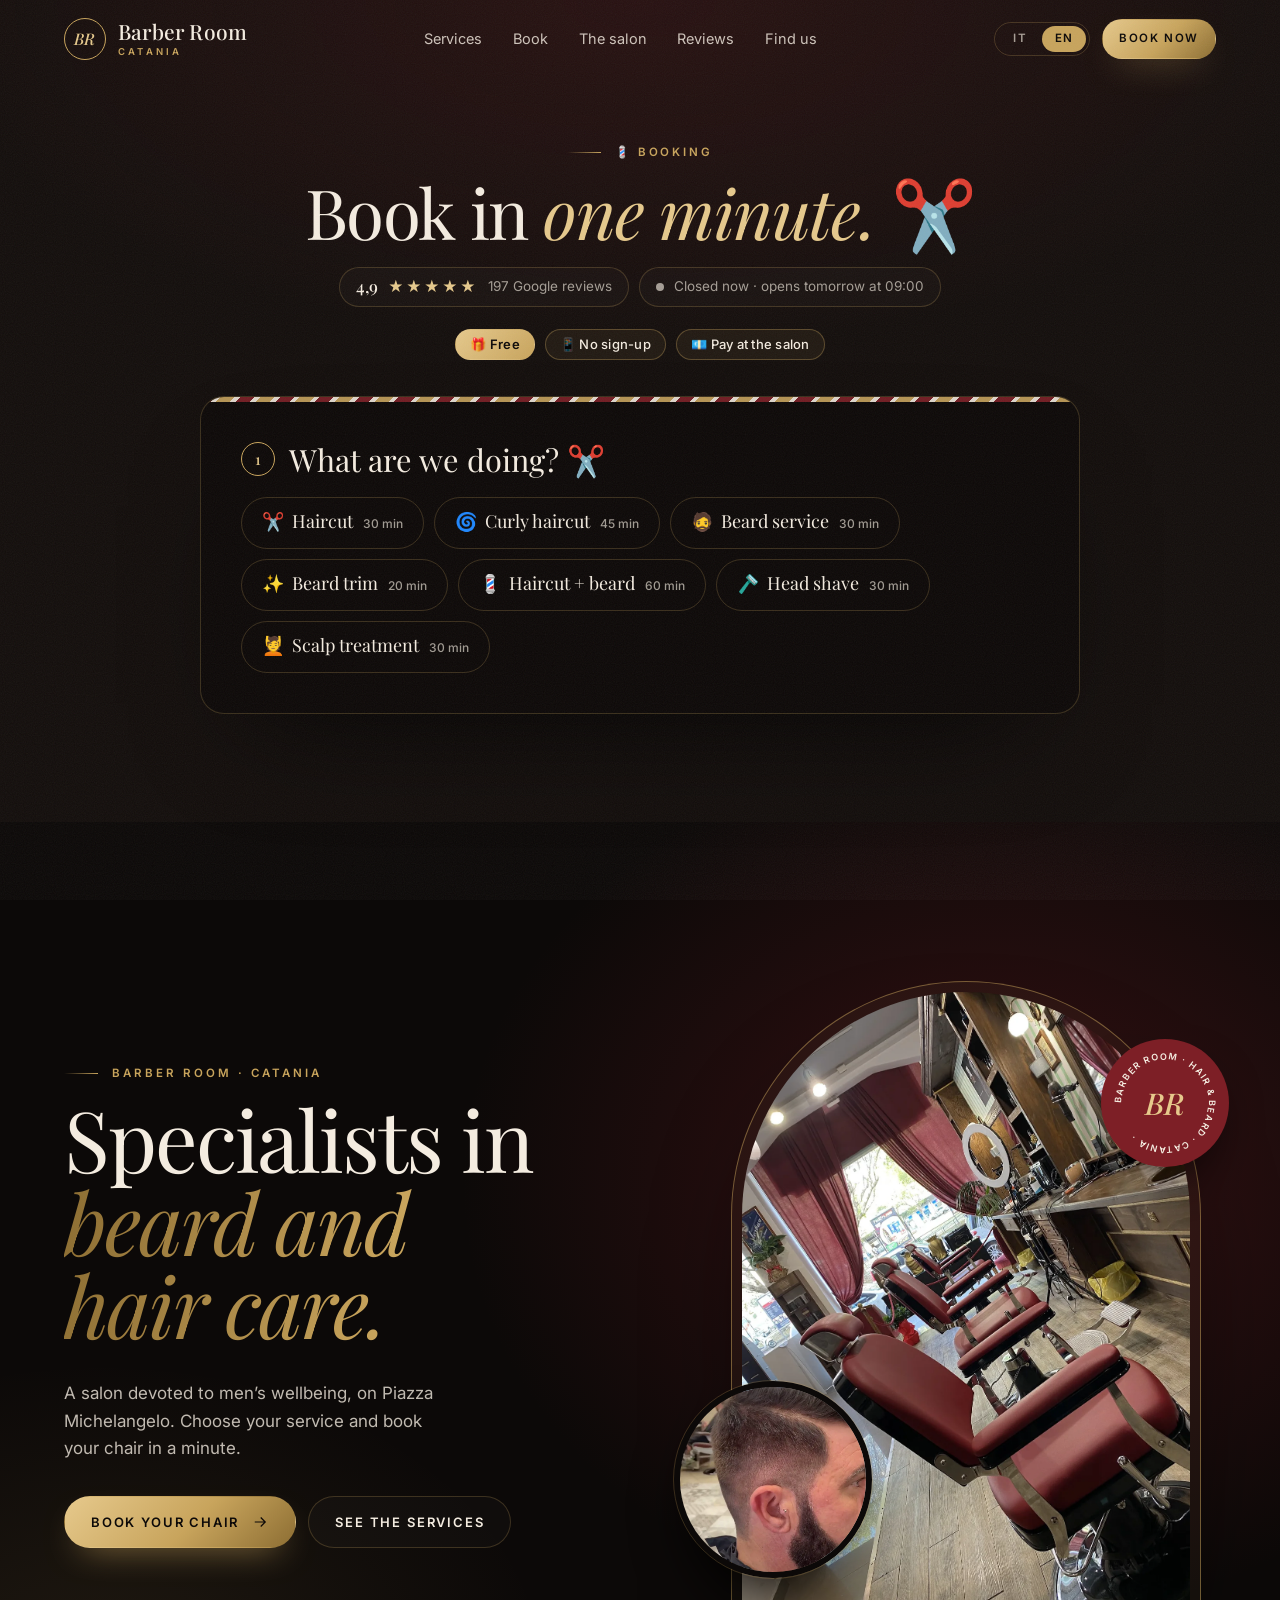
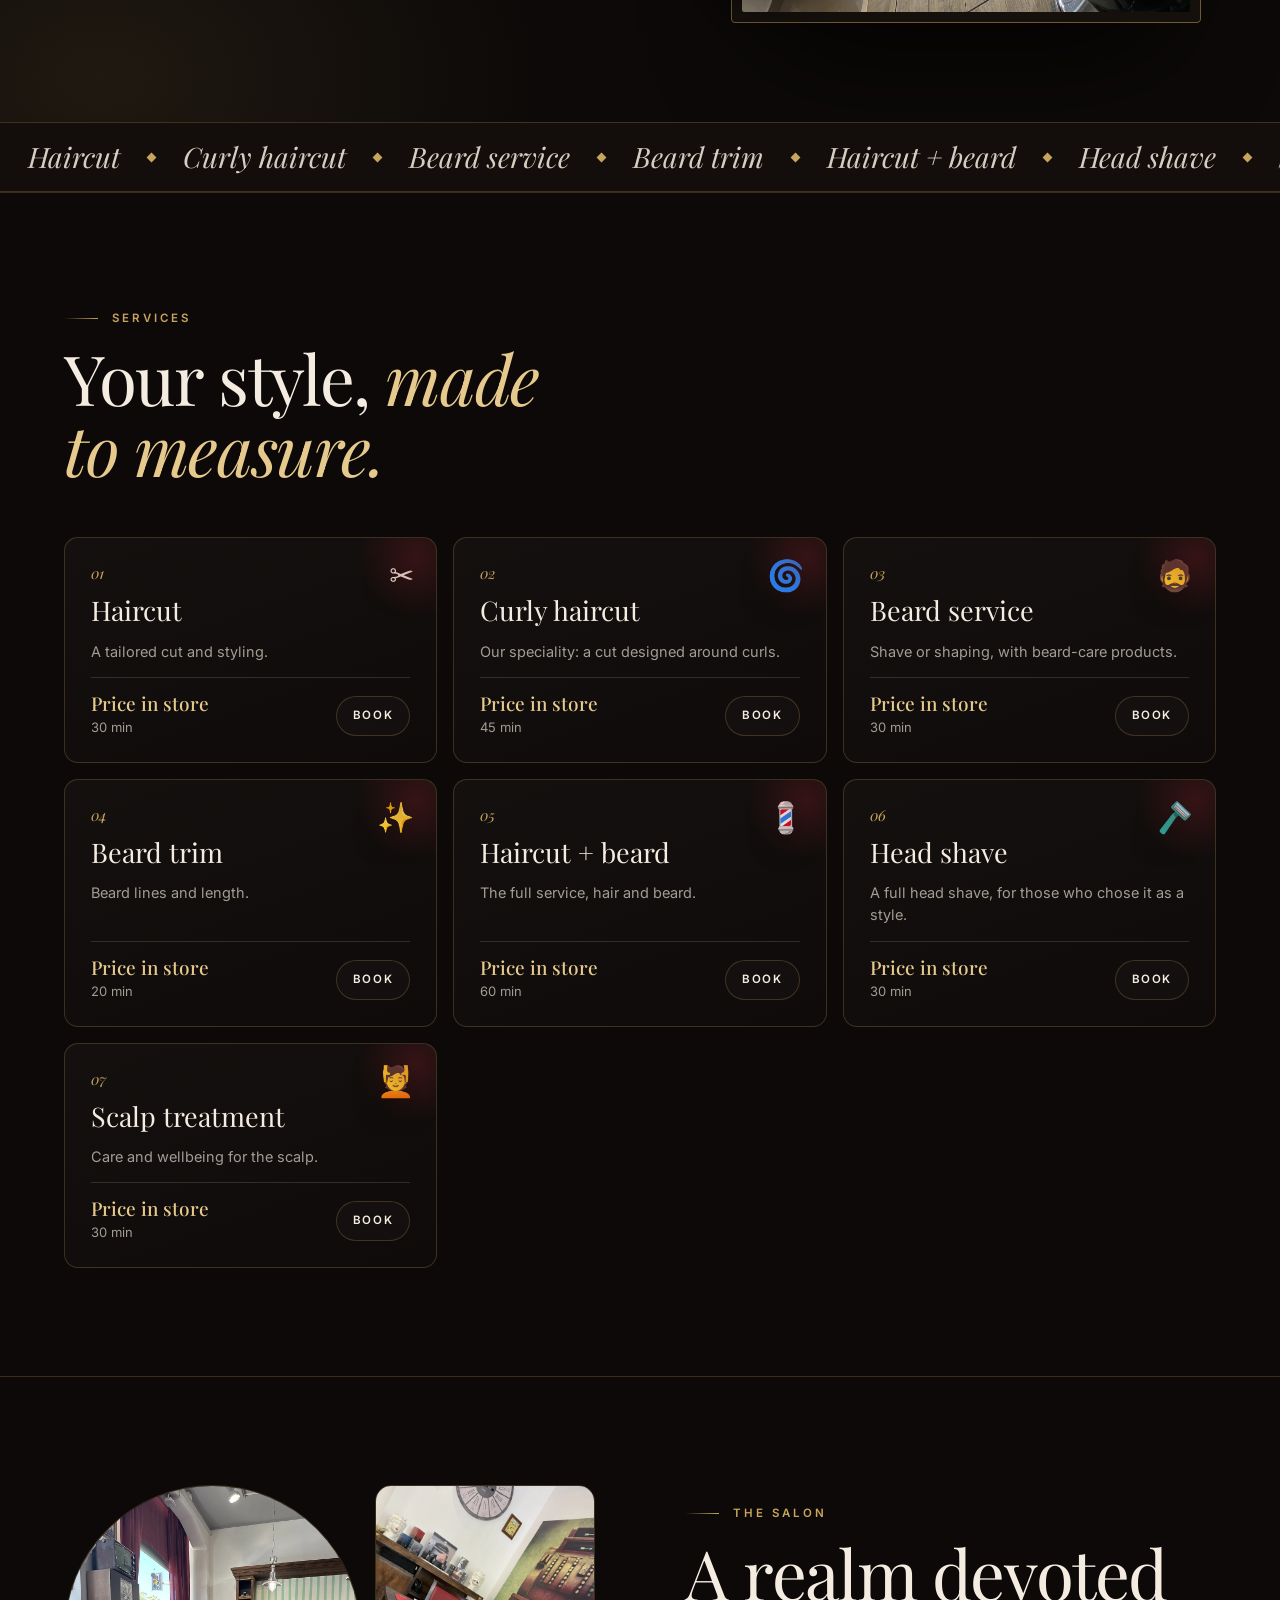
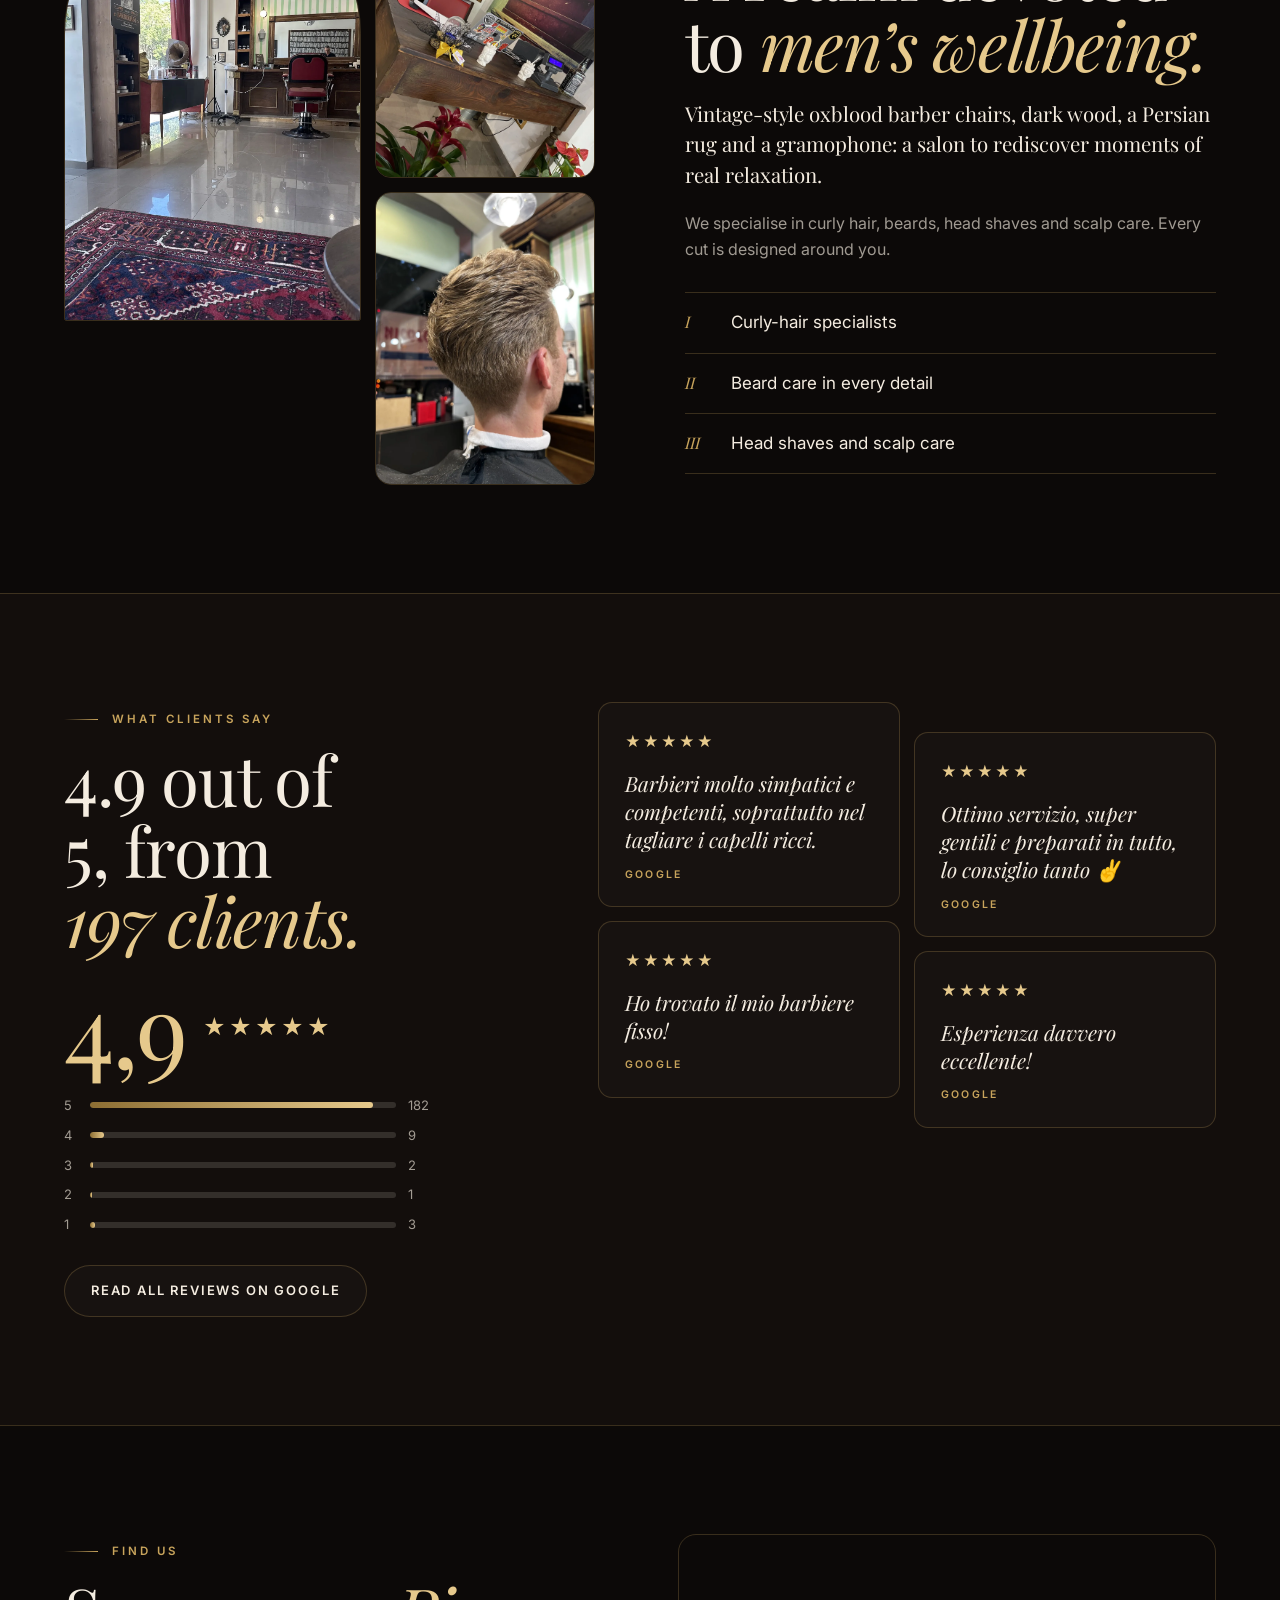
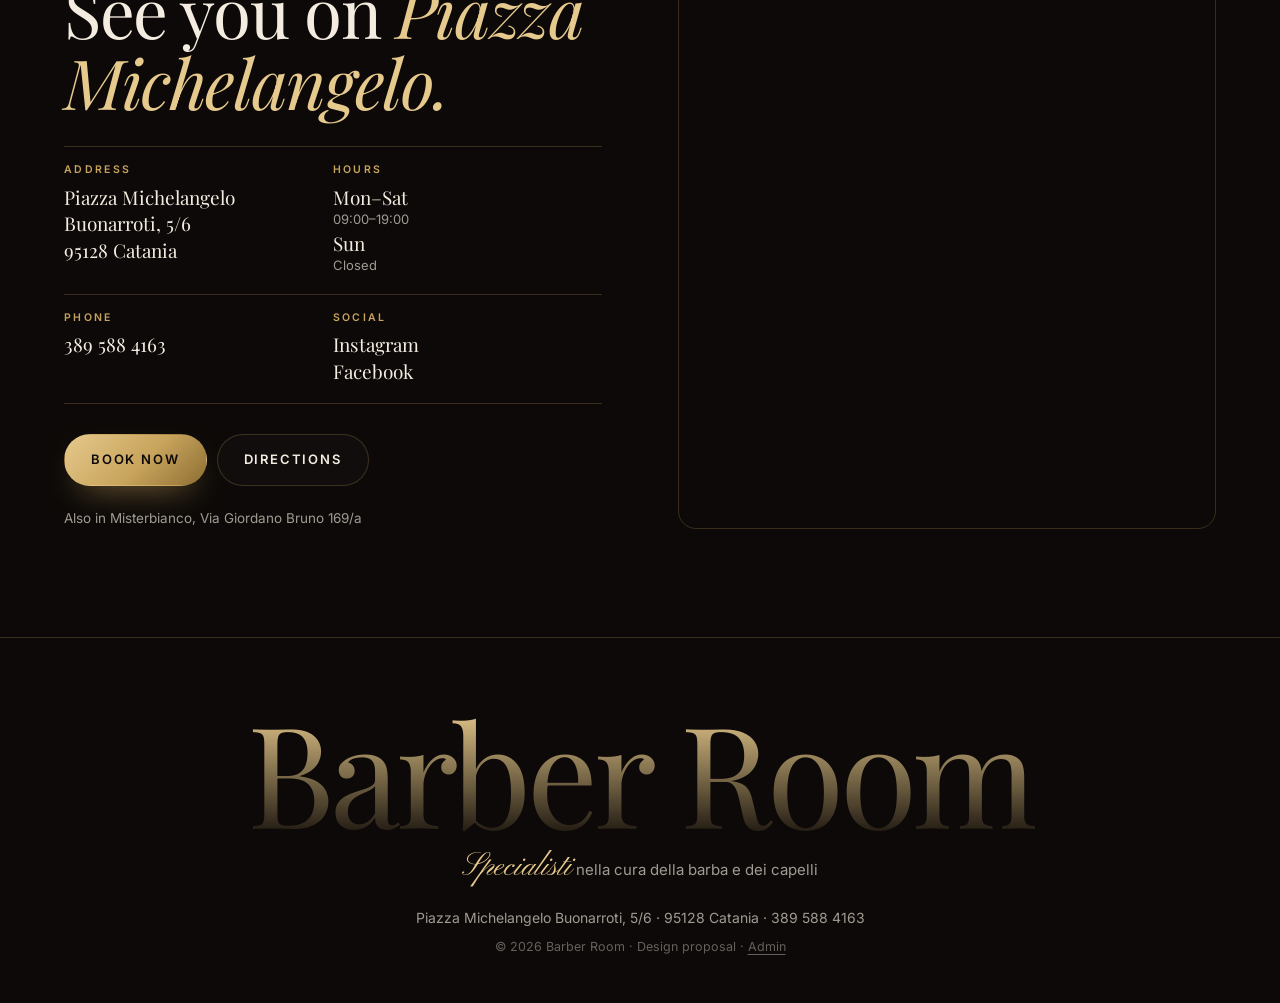
==== commit 95a8fd61: "No PIN, booking first, full names and WhatsApp in the agenda, QR code, emojis - Site: booking sectio" ====
--- a/index.html
+++ b/index.html
@@ -45,48 +45,21 @@
 
 <main id="top">
 
-  <!-- ============ Hero ============ -->
-  <section class="hero">
-    <div class="hero__glow" aria-hidden="true"></div>
-    <div class="hero__text">
-      <p class="kicker rise" style="--d:.05s"><span class="kicker__line"></span><span data-t="hero_kicker">Barber Room · Catania</span></p>
-      <h1 class="hero__title rise" style="--d:.15s"><span data-t="hero_title_a">Specialisti nella cura</span> <em data-t="hero_title_b">della barba e dei capelli.</em></h1>
-      <p class="hero__lead rise" style="--d:.3s" data-t="hero_lead"></p>
-      <div class="hero__cta rise" style="--d:.42s">
-        <a class="btn btn--gold" href="#prenota"><span data-t="hero_book">Prenota il tuo posto</span><svg viewBox="0 0 24 24" fill="none" stroke="currentColor" stroke-width="1.6"><path d="M5 12h14M13 6l6 6-6 6"/></svg></a>
-        <a class="btn btn--line" href="#servizi" data-t="hero_services">Vedi i servizi</a>
-      </div>
-      <div class="hero__chips rise" style="--d:.55s">
-        <a class="chip" id="ratingChip" target="_blank" rel="noopener"><b>4,9</b><span class="stars" style="--v:4.9"></span><span id="ratingCount"></span></a>
-        <span class="chip chip--status" id="openChip"></span>
-      </div>
-    </div>
-    <div class="hero__art rise" style="--d:.2s">
-      <figure class="arch"><img src="assets/img/poltrone.webp" alt="Le poltrone rosso bordeaux di Barber Room" width="1200" height="1600" fetchpriority="high"></figure>
-      <figure class="medal"><img src="assets/img/sfumatura.webp" alt="Sfumatura e barba" width="720" height="720"></figure>
-      <span class="seal" aria-hidden="true"><svg viewBox="0 0 120 120"><defs><path id="ring" d="M60,60 m-45,0 a45,45 0 1,1 90,0 a45,45 0 1,1 -90,0"/></defs><text><textPath href="#ring">BARBER ROOM · HAIR &amp; BEARD · CATANIA · </textPath></text></svg><i>BR</i></span>
-    </div>
-  </section>
-
-  <div class="ribbon" aria-hidden="true"><div class="ribbon__track" id="ribbon"></div></div>
-
-  <!-- ============ Services ============ -->
-  <section class="block" id="servizi">
-    <div class="wrap">
-      <header class="head">
-        <p class="kicker"><span class="kicker__line"></span><span data-t="services_kicker">I servizi</span></p>
-        <h2 data-t-html="services_title"></h2>
-      </header>
-      <div class="services" id="serviceGrid"></div>
-    </div>
-  </section>
-
   <!-- ============ Booking ============ -->
-  <section class="block block--book" id="prenota">
+  <section class="block block--book block--first" id="prenota">
     <div class="wrap">
       <header class="head">
         <p class="kicker"><span class="kicker__line"></span><span data-t="book_kicker">Prenotazione</span></p>
         <h2 data-t-html="book_title"></h2>
+        <div class="book__chips">
+          <a class="chip" id="ratingChip" target="_blank" rel="noopener"><b>4,9</b><span class="stars" style="--v:4.9"></span><span id="ratingCount"></span></a>
+          <span class="chip chip--status" id="openChip"></span>
+        </div>
+        <ul class="free-row">
+          <li><span data-t="free_1"></span></li>
+          <li><span data-t="free_2"></span></li>
+          <li><span data-t="free_3"></span></li>
+        </ul>
       </header>
 
       <!-- One screen: tap a service, tap a time, leave a name and a number. -->
@@ -131,7 +104,7 @@
           <div class="done__tick" aria-hidden="true"><svg viewBox="0 0 52 52"><circle cx="26" cy="26" r="24"/><path d="M15 27l7 7 15-16"/></svg></div>
           <h3 class="done__title" data-t="done_title"></h3>
           <p class="done__lead" id="doneLead"></p>
-          <div class="done__code"><span data-t="done_code"></span><b id="doneCode"></b></div>
+          <p class="done__free" data-t="done_free"></p>
           <div class="done__actions">
             <a class="btn btn--gold" id="icsLink" download="barber-room.ics"><span data-t="done_calendar"></span></a>
             <a class="btn btn--line" id="waLink" target="_blank" rel="noopener"><span data-t="done_whatsapp"></span></a>
@@ -142,6 +115,39 @@
       </div>
     </div>
   </section>
+
+  <!-- ============ Hero ============ -->
+  <section class="hero">
+    <div class="hero__glow" aria-hidden="true"></div>
+    <div class="hero__text">
+      <p class="kicker rise" style="--d:.05s"><span class="kicker__line"></span><span data-t="hero_kicker">Barber Room · Catania</span></p>
+      <h1 class="hero__title rise" style="--d:.15s"><span data-t="hero_title_a">Specialisti nella cura</span> <em data-t="hero_title_b">della barba e dei capelli.</em></h1>
+      <p class="hero__lead rise" style="--d:.3s" data-t="hero_lead"></p>
+      <div class="hero__cta rise" style="--d:.42s">
+        <a class="btn btn--gold" href="#prenota"><span data-t="hero_book">Prenota il tuo posto</span><svg viewBox="0 0 24 24" fill="none" stroke="currentColor" stroke-width="1.6"><path d="M5 12h14M13 6l6 6-6 6"/></svg></a>
+        <a class="btn btn--line" href="#servizi" data-t="hero_services">Vedi i servizi</a>
+      </div>
+    </div>
+    <div class="hero__art rise" style="--d:.2s">
+      <figure class="arch"><img src="assets/img/poltrone.webp" alt="Le poltrone rosso bordeaux di Barber Room" width="1200" height="1600" fetchpriority="high"></figure>
+      <figure class="medal"><img src="assets/img/sfumatura.webp" alt="Sfumatura e barba" width="720" height="720"></figure>
+      <span class="seal" aria-hidden="true"><svg viewBox="0 0 120 120"><defs><path id="ring" d="M60,60 m-45,0 a45,45 0 1,1 90,0 a45,45 0 1,1 -90,0"/></defs><text><textPath href="#ring">BARBER ROOM · HAIR &amp; BEARD · CATANIA · </textPath></text></svg><i>BR</i></span>
+    </div>
+  </section>
+
+  <div class="ribbon" aria-hidden="true"><div class="ribbon__track" id="ribbon"></div></div>
+
+  <!-- ============ Services ============ -->
+  <section class="block" id="servizi">
+    <div class="wrap">
+      <header class="head">
+        <p class="kicker"><span class="kicker__line"></span><span data-t="services_kicker">I servizi</span></p>
+        <h2 data-t-html="services_title"></h2>
+      </header>
+      <div class="services" id="serviceGrid"></div>
+    </div>
+  </section>
+
 
   <!-- ============ Salon ============ -->
   <section class="block" id="salone">
--- a/assets/css/site.css
+++ b/assets/css/site.css
@@ -36,7 +36,9 @@
   radial-gradient(60% 70% at 78% 40%, rgb(var(--oxblood-rgb) / .38), transparent 70%),
   radial-gradient(50% 50% at 8% 95%, rgb(var(--gold-rgb) / .1), transparent 70%); }
 .hero__title { margin: 0; font: 400 clamp(48px, 6.6vw, 112px)/.98 var(--display); letter-spacing: -.025em; text-wrap: balance; }
-.hero__title em { display: block; }
+.hero__title em { display: block; background: linear-gradient(100deg, var(--gold-deep) 0%, var(--gold) 22%, var(--gold-bright) 38%, #fff4da 48%, var(--gold-bright) 58%, var(--gold) 78%, var(--gold-deep) 100%);
+  background-size: 260% 100%; -webkit-background-clip: text; background-clip: text; color: transparent; animation: foil 9s ease-in-out infinite; padding-bottom: .08em; }
+@keyframes foil { 0%, 100% { background-position: 100% 0; } 50% { background-position: 0 0; } }
 .hero__lead { max-width: 34ch; margin: 28px 0 34px; font-size: clamp(17px, 1.3vw, 19px); line-height: 1.6; color: rgb(var(--cream-rgb) / .78); }
 .hero__cta { display: flex; flex-wrap: wrap; gap: 12px; }
 .hero__chips { display: flex; flex-wrap: wrap; gap: 10px; margin-top: 30px; }
@@ -88,8 +90,20 @@
 .block--book { background: radial-gradient(80% 60% at 50% 0%, rgb(var(--oxblood-rgb) / .2), transparent 70%), var(--ink-900); }
 .block--book .head { margin-inline: auto; text-align: center; }
 .block--book .kicker { justify-content: center; }
+/* Booking opens the page: just below the bar, before the hero. */
+.block--first { padding-top: clamp(112px, 15vh, 150px); border-top: 0; }
+.block--first .head { margin-bottom: clamp(26px, 4vh, 40px); }
+.book__chips { display: flex; flex-wrap: wrap; justify-content: center; gap: 10px; margin-top: 20px; }
+.block--book .free-row { justify-content: center; }
 .booker { max-width: 880px; margin: 0 auto; border: 1px solid var(--hair); border-radius: 24px; background: rgb(12 9 8 / .72); box-shadow: 0 50px 120px -60px #000; overflow: hidden; }
+.booker::before { content: ''; display: block; height: 5px; background: repeating-linear-gradient(135deg, var(--oxblood) 0 10px, var(--cream) 10px 14px, var(--gold) 14px 24px, var(--cream) 24px 28px);
+  background-size: 200px 100%; animation: pole 6s linear infinite; opacity: .9; }
+@keyframes pole { to { background-position: 200px 0; } }
 .bk__row { padding: clamp(24px, 3.6vw, 40px); animation: rowIn .7s var(--ease-out); }
+.free-row { display: flex; flex-wrap: wrap; gap: 8px 10px; margin: 22px 0 0; padding: 0; list-style: none; }
+.free-row li { display: inline-flex; align-items: center; gap: 7px; padding: 8px 14px; border: 1px solid rgb(var(--gold-rgb) / .35); border-radius: 99px; background: rgb(var(--gold-rgb) / .08); font: 500 13px/1 var(--body); letter-spacing: .02em; }
+.free-row li:first-child { background: linear-gradient(135deg, var(--gold-bright), var(--gold)); border-color: transparent; color: var(--ink-950); font-weight: 600; }
+.done__free { margin: 18px auto 0; max-width: 34ch; padding: 12px 18px; border: 1px dashed rgb(var(--gold-rgb) / .45); border-radius: 12px; color: var(--gold-bright); font-size: 14.5px; }
 .bk__row + .bk__row { border-top: 1px solid var(--hair); }
 @keyframes rowIn { from { opacity: 0; transform: translateY(14px); } }
 .bk__q { display: flex; align-items: center; gap: 14px; margin: 0 0 20px; font: 400 clamp(24px, 2.4vw, 31px)/1.15 var(--display); }
@@ -99,6 +113,8 @@
 .chip-opt { all: unset; box-sizing: border-box; display: inline-flex; align-items: baseline; gap: 10px; min-height: 52px; padding: 14px 20px; border: 1px solid var(--hair); border-radius: 999px; cursor: pointer;
   font: 400 18px/1.1 var(--display); transition: border-color .3s, background .3s, color .3s, transform .4s var(--ease-out); -webkit-tap-highlight-color: transparent; }
 .chip-opt small { font: 500 12px/1 var(--body); color: var(--muted); }
+.chip-opt__emoji { font-size: 18px; line-height: 1; margin-right: -2px; }
+.svc__emoji { position: absolute; top: 22px; right: 22px; font-size: 30px; line-height: 1; filter: drop-shadow(0 6px 14px rgb(0 0 0 / .5)); }
 .chip-opt:hover { border-color: rgb(var(--gold-rgb) / .7); }
 .chip-opt:active { transform: scale(.97); }
 .chip-opt.is-on { background: var(--gold); border-color: var(--gold); color: var(--ink-950); }
@@ -133,6 +149,10 @@
 .slot { all: unset; box-sizing: border-box; text-align: center; padding: 14px 0; border: 1px solid var(--hair); border-radius: 12px; font: 500 15.5px/1 var(--body); font-variant-numeric: tabular-nums; cursor: pointer; transition: .25s; -webkit-tap-highlight-color: transparent; }
 .slot:hover { border-color: var(--gold); color: var(--gold-bright); }
 .slot.is-on { background: var(--gold); border-color: var(--gold); color: var(--ink-950); }
+.slot.is-taken { cursor: default; border-style: dashed; border-color: rgb(var(--cream-rgb) / .12); color: rgb(var(--cream-rgb) / .28); text-decoration: line-through; text-decoration-color: rgb(var(--oxblood-rgb) / .9); text-decoration-thickness: 2px; }
+.slot.is-taken:hover { color: rgb(var(--cream-rgb) / .28); border-color: rgb(var(--cream-rgb) / .12); }
+.slot-legend { display: flex; align-items: center; gap: 10px; margin: 16px 0 0; font-size: 12.5px; color: rgb(var(--cream-rgb) / .45); }
+.slot-legend .slot { padding: 4px 8px; font-size: 11px; }
 .empty { padding: 26px; border: 1px dashed var(--hair); border-radius: 14px; text-align: center; color: var(--muted); }
 
 .form-grid { display: grid; grid-template-columns: 1fr 1fr; gap: 14px; }
@@ -290,5 +310,5 @@
   .salon__art figure:hover img { transform: none; }
 }
 @media (prefers-reduced-motion: reduce) {
-  .arch img, .seal svg, .ribbon__track { animation: none; }
-}
+  .arch img, .seal svg, .ribbon__track, .hero__title em, .booker::before { animation: none; }
+}
